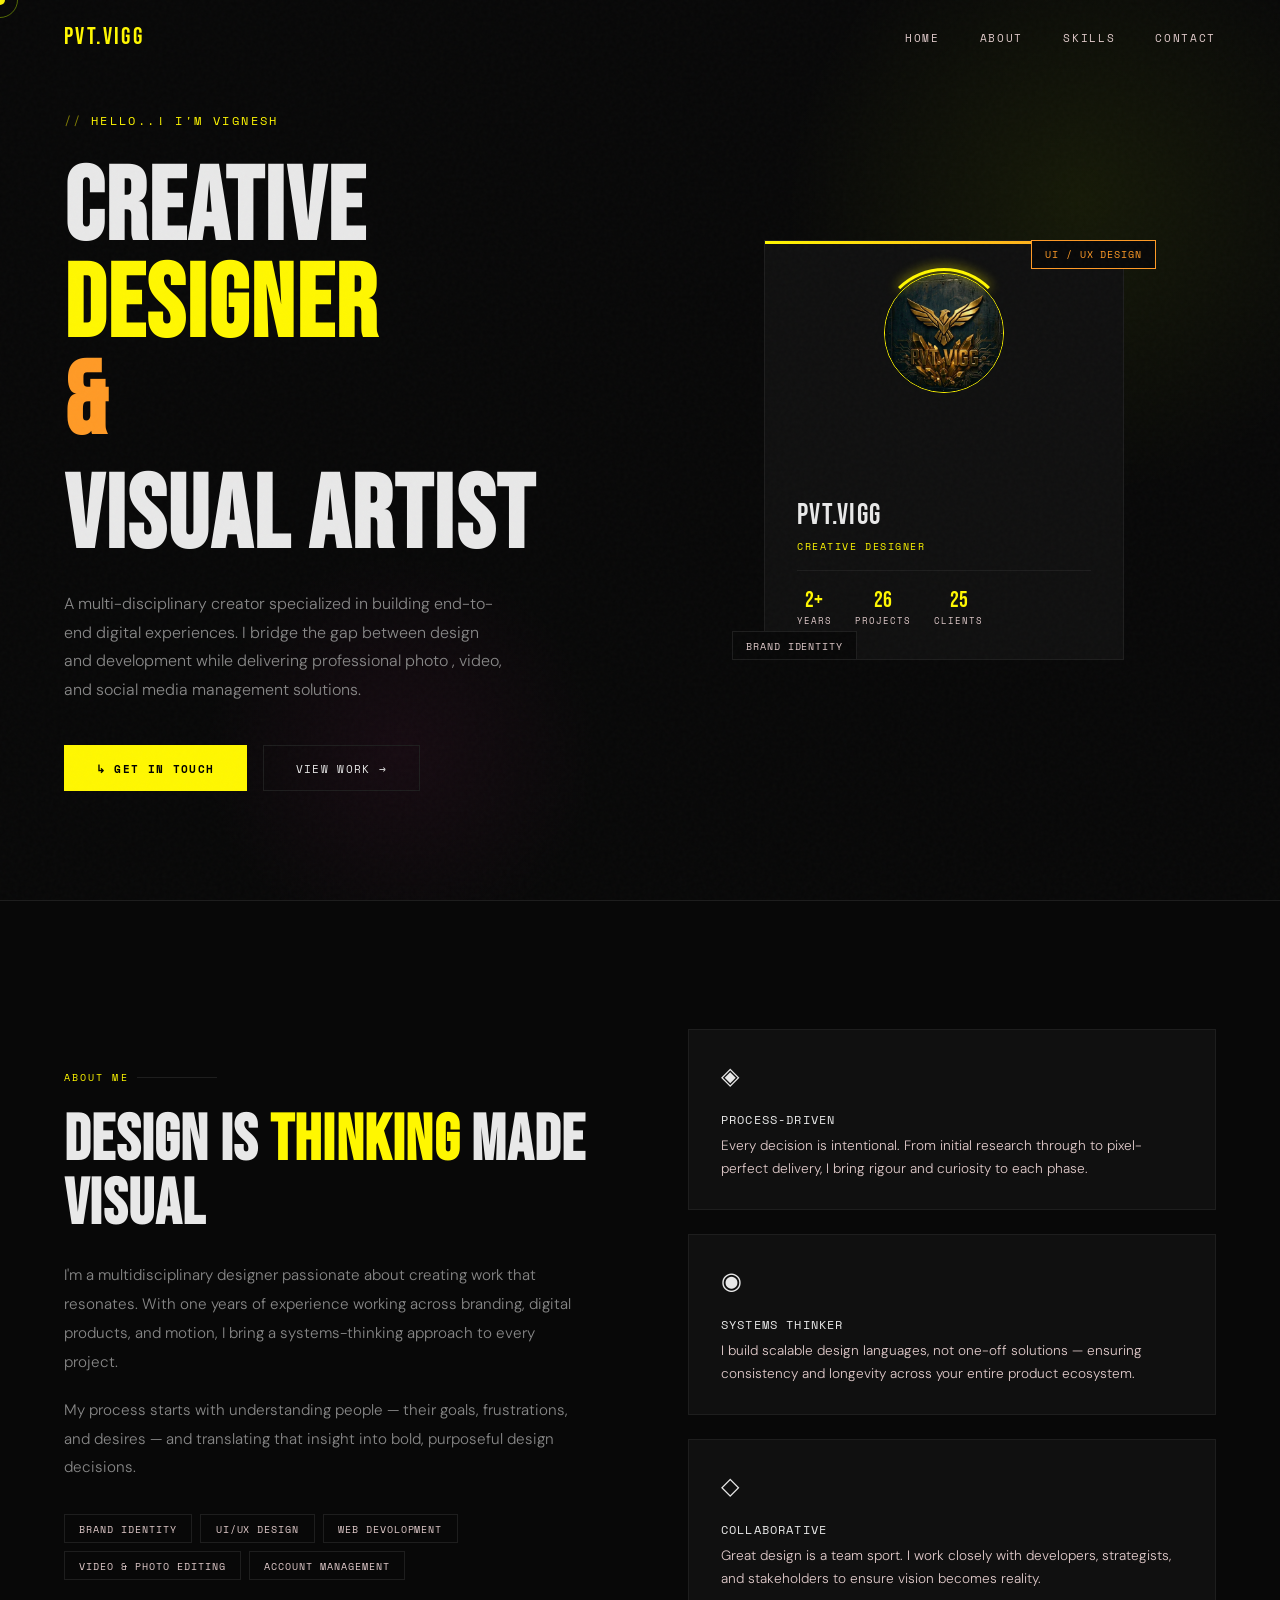
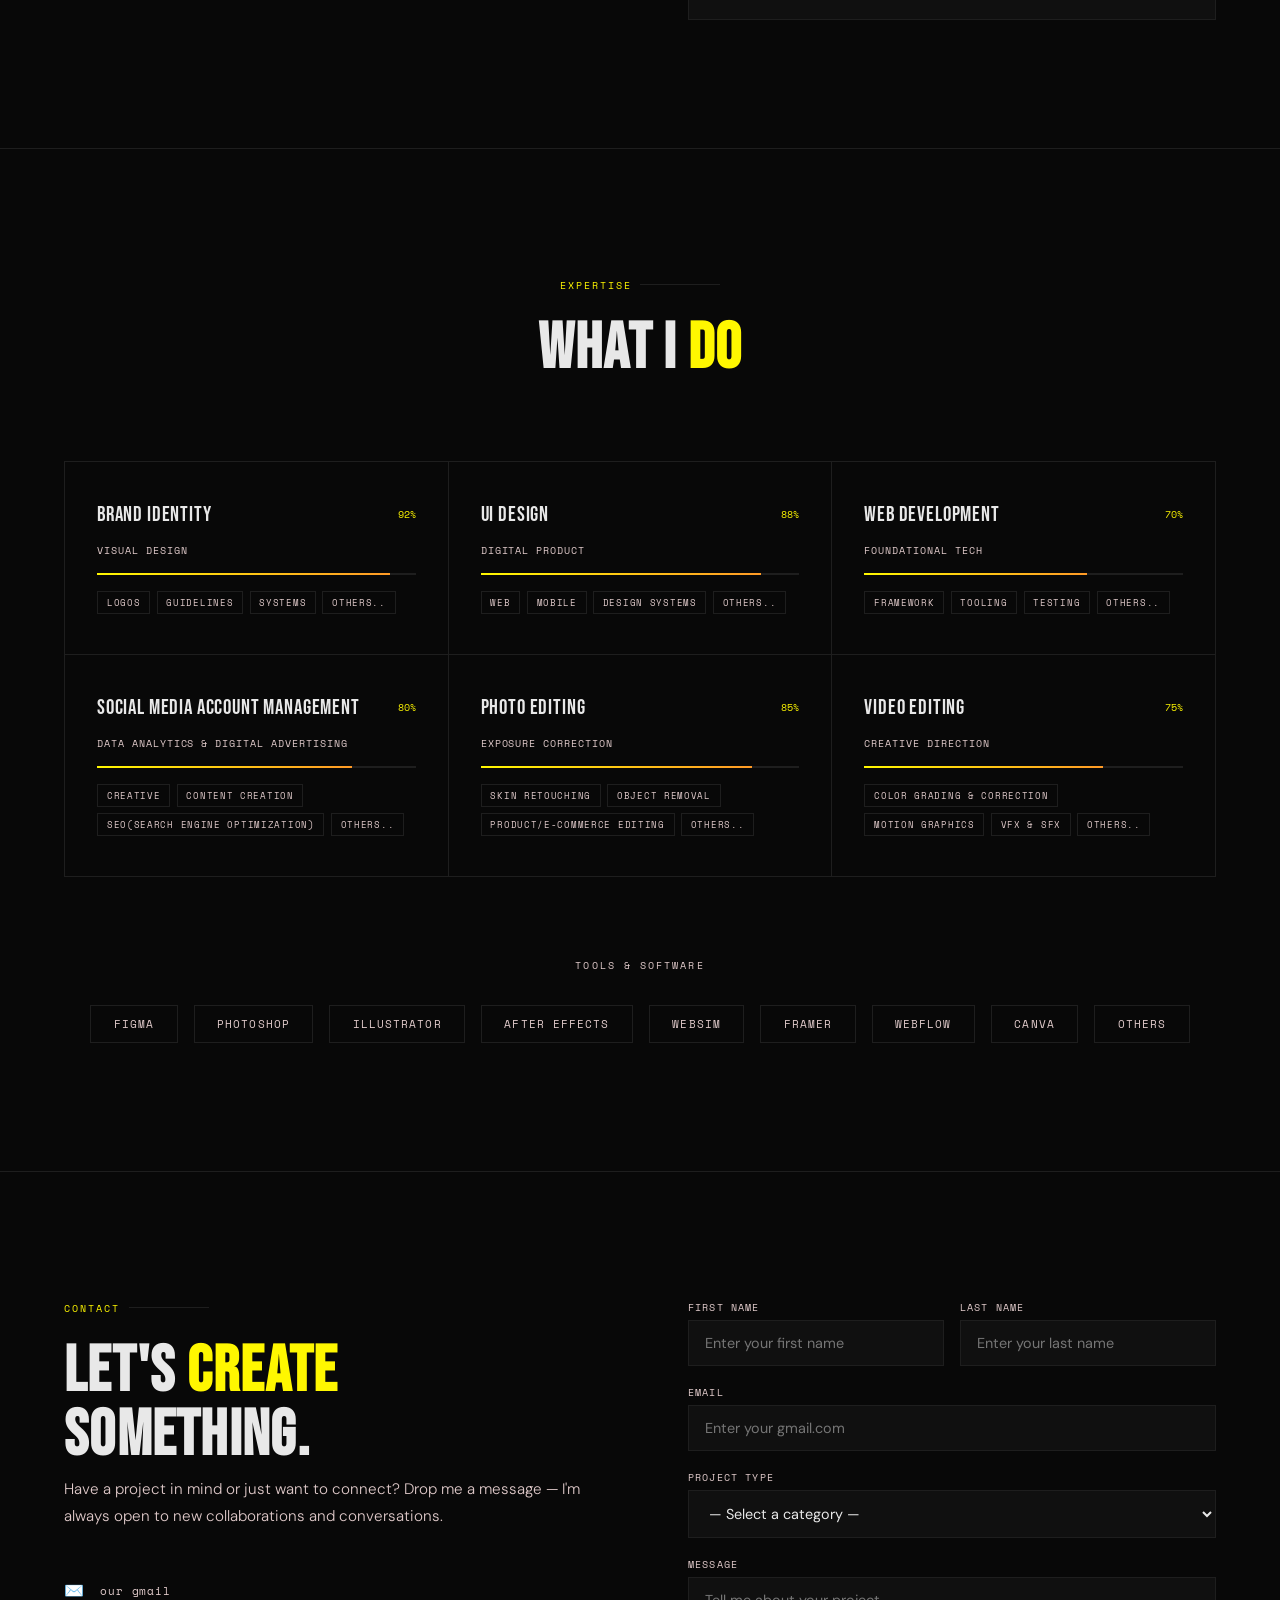
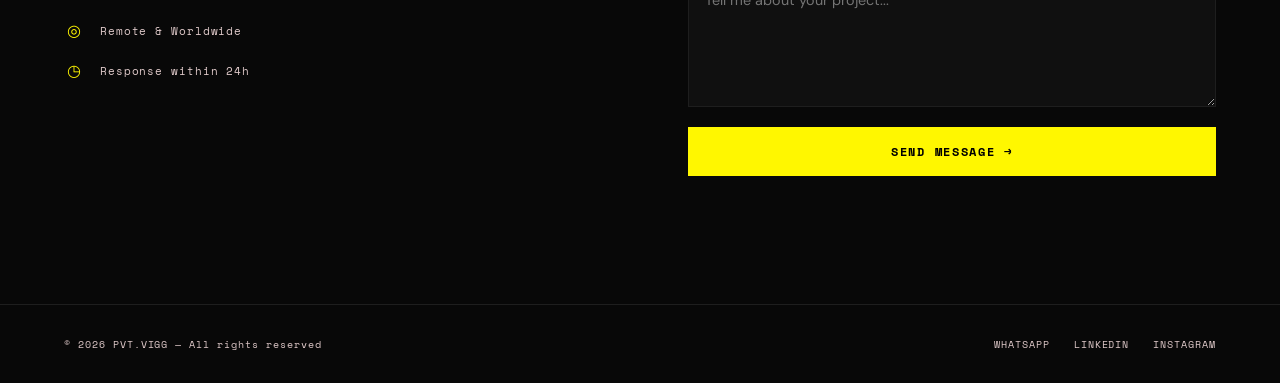
==== index.html @ 23cba90a "Rename to index.html" ====
<!DOCTYPE html>
<html lang="en">
<head>
  
  <meta charset="UTF-8" />
  <meta name="viewport" content="width=device-width, initial-scale=1.0"/>
  <title>Portfolio—>pvt_.vigg</title>
  <link href="https://fonts.googleapis.com/css2?family=Bebas+Neue&family=DM+Sans:ital,wght@0,300;0,400;0,500;1,300&family=Space+Mono:wght@400;700&display=swap" rel="stylesheet"/>
  <link rel="stylesheet" href="style.css">
  
</head>
<body>

<div id="cursor"></div>
<div id="cursor-ring"></div>

<!-- NAV -->
<nav id="navbar">
  <div class="nav-logo">PVT.VIGG</div>
  <ul class="nav-links">
    <li><a href="#hero">Home</a></li>
    <li><a href="#about">About</a></li>
    <li><a href="#skills">Skills</a></li>
    <li><a href="#contact">Contact</a></li>
  </ul>
</nav>

<!-- HERO -->
<section id="hero">
  <div class="hero-bg-glow"></div>
  <div class="hero-bg-glow2"></div>

  <div class="hero-left">
    <!-- <div class="hero-tag">Available for work — 2026</div> -->
    <div class="hero-tag">HELLO..! I'm Vignesh </div>

    <h1>
      Creative<br>
      <span>Designer</span>
      <em>&amp;</em>
    </h1>
    <h1 style="margin-top:-.5rem; opacity:0; animation: fadeUp .6s .45s forwards;">Visual Artist</h1>
    <p class="hero-desc">
    A multi-disciplinary creator specialized in building end-to-end digital experiences. I bridge the gap between design and development while delivering professional photo , video, and social media management solutions.
     </p>
    <div class="hero-cta">
      <a href="#contact" class="btn btn-primary"><span>↳</span><span>Get in touch</span></a>
      <a href="#skills" class="btn btn-outline"><span>View work</span><span>→</span></a>
    </div>
  </div>

  <div class="hero-right">
    <div class="hero-visual">
      <div class="hero-card">
        <div class="avatar-ring">
          <div class="stroke-animation"></div>
        <img src="IMG_20260330_103202_432 (1).webp" alt="" class="avatar-img">
      </div>
        <div class="card-name">PVT.VIGG</div>
        <div class="card-role">Creative Designer</div>

        <div class="card-stats">
          <div class="stat"><div class="stat-num">2+</div><div class="stat-lbl">Years</div></div>
          <div class="stat"><div class="stat-num">26</div><div class="stat-lbl">Projects</div></div>
          <div class="stat"><div class="stat-num">25</div><div class="stat-lbl">Clients</div></div>
        </div>
      </div>
      <div class="floating-badge badge-top">UI / UX Design</div>
      <br>
      <div class="floating-badge badge-bot">Brand Identity</div>
    </div>
  </div>
</section>

<!-- ABOUT -->
<section id="about">
  <div class="reveal">
    <div class="section-label">About me</div>
    <h2>Design is <span class="hl">thinking</span> made visual</h2>
    <p class="about-text">
      I'm a multidisciplinary designer passionate about creating work that resonates. With one years of experience working across branding, digital products, and motion, I bring a systems-thinking approach to every project.
    </p>
    <p class="about-text">
      My process starts with understanding people — their goals, frustrations, and desires — and translating that insight into bold, purposeful design decisions.
    </p>
    <div class="about-pills">
      <span class="pill">Brand Identity</span>
      <span class="pill">UI/UX Design</span>
      <span class="pill">Web Devolopment</span>
      <span class="pill">Video & Photo Editing</span>
      <span class="pill">Account Management</span>
    </div>
  </div>
  <div class="about-right reveal">
    <div class="about-card">
      <div class="card-icon">◈</div>
      <div>
        <div class="card-title">Process-Driven</div>
        <div class="card-body">Every decision is intentional. From initial research through to pixel-perfect delivery, I bring rigour and curiosity to each phase.</div>
      </div>
    </div>
    <div class="about-card">
      <div class="card-icon">◉</div>
      <div>
        <div class="card-title">Systems Thinker</div>
        <div class="card-body">I build scalable design languages, not one-off solutions — ensuring consistency and longevity across your entire product ecosystem.</div>
      </div>
    </div>
    <div class="about-card">
      <div class="card-icon">◇</div>
      <div>
        <div class="card-title">Collaborative</div>
        <div class="card-body">Great design is a team sport. I work closely with developers, strategists, and stakeholders to ensure vision becomes reality.</div>
      </div>
    </div>
  </div>
</section>

<!-- SKILLS -->
<section id="skills">
  <div class="skills-header reveal">
    <div class="section-label" style="justify-content:center">Expertise</div>
    <h2>What I <span class="hl">do</span></h2>
  </div>

  <div class="skills-grid reveal">
    <div class="skill-item" data-skill="92">
      <div class="skill-top"><span class="skill-name">Brand Identity</span><span class="skill-pct">92%</span></div>
      <span class="skill-cat">Visual Design</span>
      <div class="skill-bar"><div class="skill-bar-fill" style="--w:92%"></div></div>
      <div class="skill-tags">
        <span class="skill-tag">Logos</span>
        <span class="skill-tag">Guidelines</span>
        <span class="skill-tag">Systems</span>
         <span class="skill-tag">Others..</span>
      </div>
    </div>
    <div class="skill-item" data-skill="88">
      <div class="skill-top"><span class="skill-name">UI Design</span><span class="skill-pct">88%</span></div>
      <span class="skill-cat">Digital Product</span>
      <div class="skill-bar"><div class="skill-bar-fill" style="--w:88%"></div></div>
      <div class="skill-tags">
        <span class="skill-tag">Web</span>
        <span class="skill-tag">Mobile</span>
        <span class="skill-tag">Design Systems</span>
         <span class="skill-tag">Others..</span>
      </div>
    </div>
        <div class="skill-item" data-skill="70">
      <div class="skill-top"><span class="skill-name">Web Development</span><span class="skill-pct">70%</span></div>
      <span class="skill-cat">Foundational Tech</span>
      <div class="skill-bar"><div class="skill-bar-fill" style="--w:70%"></div></div>
      <div class="skill-tags">
        <span class="skill-tag">Framework</span>
        <span class="skill-tag">Tooling</span>
        <span class="skill-tag">Testing</span>
         <span class="skill-tag">Others..</span>
      </div>
    </div>
    <div class="skill-item" data-skill="80">
      <div class="skill-top"><span class="skill-name">Social Media Account Management</span><span class="skill-pct">80%</span></div>
      <span class="skill-cat">Data Analytics & Digital Advertising</span>
      <div class="skill-bar"><div class="skill-bar-fill" style="--w:80%"></div></div>
      <div class="skill-tags">
        <span class="skill-tag">Creative</span>
        <span class="skill-tag">Content Creation</span>
        <span class="skill-tag">SEO(Search Engine Optimization)</span>
         <span class="skill-tag">Others..</span>
      </div>
    </div>
    <div class="skill-item" data-skill="85">
      <div class="skill-top"><span class="skill-name">Photo Editing</span><span class="skill-pct">85%</span></div>
      <span class="skill-cat">Exposure Correction</span>
      <div class="skill-bar"><div class="skill-bar-fill" style="--w:85%"></div></div>
      <div class="skill-tags">
        <span class="skill-tag">Skin Retouching</span>
        <span class="skill-tag">Object Removal</span>
        <span class="skill-tag">Product/E-Commerce Editing</span>
         <span class="skill-tag">Others..</span>
      </div>
    </div>
    <div class="skill-item" data-skill="75">
      <div class="skill-top"><span class="skill-name">Video Editing</span><span class="skill-pct">75%</span></div>
      <span class="skill-cat">Creative Direction</span>
      <div class="skill-bar"><div class="skill-bar-fill" style="--w:75%"></div></div>
      <div class="skill-tags">
        <span class="skill-tag">Color Grading & Correction</span>
        <span class="skill-tag">Motion Graphics</span>
        <span class="skill-tag">VFX & SFX</span>
        <span class="skill-tag">Others..</span>
      </div>
    </div>

  </div>

  <div class="tools-section reveal">
    <div class="tools-title">Tools & Software</div>
    <div class="tools-row">
      <div class="tool-chip"><span>Figma</span></div>
      <div class="tool-chip"><span>Photoshop</span></div>
      <div class="tool-chip"><span>Illustrator</span></div>
      <div class="tool-chip"><span>After Effects</span></div>
      <div class="tool-chip"><span>Websim</span></div>
      <div class="tool-chip"><span>Framer</span></div>
      <div class="tool-chip"><span>Webflow</span></div>
      <div class="tool-chip"><span>Canva</span></div>
      <div class="tool-chip"><span>Others</span></div>
    </div>
  </div>
</section>

<!-- CONTACT -->
<section id="contact">
  <div class="contact-left reveal">
    <div class="section-label">Contact</div>
    <h2>Let's <span class="hl">create</span><br>something.</h2>
    <p class="contact-sub">
      Have a project in mind or just want to connect? Drop me a message — I'm always open to new collaborations and conversations.
    </p>
    <div class="contact-info">
      <div class="contact-line"><span class="icon">✉️</span><a href="mailto:mr.vigneshhh@gmail.com">our gmail</a></div>
      <div class="contact-line"><span class="icon">◎</span><span>Remote & Worldwide</span></div>
      <div class="contact-line"><span class="icon">◷</span><span>Response within 24h</span></div>
    </div>
  </div>

  <div class="reveal">
    <!-- <div class="contact-form" id="contactForm"> -->
      <!-- <div class="contact-form" id="contact-form"> -->
    <form class="contact-form" id="contact-form" 
      action="https://formspree.io/f/xjgzplol"
       method="POST">

      <div class="form-row">
        <div class="field">
          <label>First Name</label>
          <input type="text" id="firstName" placeholder="Enter your first name" />
        </div>
        <div class="field">
          <label>Last Name</label>
          <input type="text" id="lastName" placeholder="Enter your last name" />
        </div>
      </div>
      <div class="field">
        <label>Email</label>
        <input type="email" id="email" placeholder="Enter your gmail.com" />
      </div>
      <div class="field">
        <label>Project Type</label>
        <select id="projectType">
          <option value="">— Select a category —</option>
          <option>Brand Identity</option>
          <option>UI / UX Design</option>
          <option>Video&Photo Editing</option>
          <option>Account Management</option>
          <option>Web Development</option>
          <option>Other</option>
        </select>
      </div>
      <div class="field">
        <label>Message</label>
        <textarea id="message" placeholder="Tell me about your project..."></textarea>
      </div>
      <button class="submit-btn" onclick="handleSubmit()">
        <span>Send Message →</span>
      </button>
    </div>
    <div class="form-success" id="formSuccess">
      ✓ &nbsp; MESSAGE SENT — I'LL BE IN TOUCH SOON.
    </div>
  </div>
</section>

<!-- FOOTER -->
<footer>
  <div class="footer-copy">© 2026 PVT.VIGG — All rights reserved</div>
  
  <div class="footer-social">
    <!-- <a href="#">Dribbble</a>
    <a href="#">Behance</a> -->
    <a href="https://wa.me/qr/72WZULPLAX2UH1">Whatsapp</a>
    <a href="https://linkedin.com/in/vignesh-salian-517878402">LinkedIn</a>
    <a href="https://www.instagram.com/pvt_.vigg?igsh=MXJiaGVjaXZ0MzQwbQ==">Instagram</a>
  </div>
</div>
</footer>
<script src="script.js"></script>
</body>
</html>
---- style.css ----
*, *::before, *::after
 { margin: 0; padding: 0; box-sizing: border-box; }

    :root {
      --bg: #080808;
      --surface: #101010;
      --border: #1e1e1e;
      --accent: #fff700;
      /* --accent: #c8ff00; */
      /* --accent2: #ff3cac; */
      --accent2: #ff9a26;

      --text: #e8e8e8;
      /* --muted: #555; */
      --muted: #e0caca;
      --font-display: 'Bebas Neue', sans-serif;
      --font-body: 'DM Sans', sans-serif;
      --font-mono: 'Space Mono', monospace;
    }

    html { scroll-behavior: smooth; }

    body {
      background: var(--bg);
      color: var(--text);
      font-family: var(--font-body);
      font-weight: 300;
      overflow-x: hidden;
      cursor: none;
    }

    /* ── Custom Cursor ── */
    #cursor {
      position: fixed; width: 10px; height: 10px;
      background: var(--accent); border-radius: 50%;
      pointer-events: none; z-index: 9999;
      transform: translate(-50%, -50%);
      transition: width .2s, height .2s, background .2s;
      mix-blend-mode: difference;
    }
    #cursor-ring {
      position: fixed; width: 36px; height: 36px;
      border: 1px solid rgba(200,255,0,.4); border-radius: 50%;
      pointer-events: none; z-index: 9998;
      transform: translate(-50%, -50%);
      transition: transform .12s ease-out, width .25s, height .25s, border-color .25s;
    }
    body:has(a:hover) #cursor, body:has(button:hover) #cursor { width: 20px; height: 20px; }
    body:has(a:hover) #cursor-ring, body:has(button:hover) #cursor-ring { width: 60px; height: 60px; border-color: var(--accent); }

    /* ── Noise overlay ── */
    body::before {
      content: ''; position: fixed; inset: 0;
      background-image: url("data:image/svg+xml,%3Csvg viewBox='0 0 256 256' xmlns='http://www.w3.org/2000/svg'%3E%3Cfilter id='noise'%3E%3CfeTurbulence type='fractalNoise' baseFrequency='0.9' numOctaves='4' stitchTiles='stitch'/%3E%3C/filter%3E%3Crect width='100%25' height='100%25' filter='url(%23noise)' opacity='1'/%3E%3C/svg%3E");
      opacity: .025; pointer-events: none; z-index: 9000;
    }

    /* ── NAV ── */
    nav {
      position: fixed; top: 0; left: 0; right: 0; z-index: 100;
      display: flex; justify-content: space-between; align-items: center;
      padding: 1.4rem 4rem;
      border-bottom: 1px solid transparent;
      transition: border-color .4s, background .4s, backdrop-filter .4s;
    }
    nav.scrolled {
      border-color: var(--border);
      background: rgba(8,8,8,.85);
      backdrop-filter: blur(20px);
    }
    .nav-logo {
      font-family: var(--font-display);
      font-size: 1.5rem;
      letter-spacing: .1em;
      color: var(--accent);
    }
    .nav-links { display: flex;
       /* flex-wrap: wrap; NEWLY ADDED  */
        gap: 2.5rem; list-style: none; }
    .nav-links a {
      font-family: var(--font-mono); font-size: .7rem;
      letter-spacing: .15em; text-transform: uppercase;
      color: var(--muted); text-decoration: none;
      transition: color .25s;
      position: relative;
    }
    .nav-links a::after {
      content: ''; position: absolute; bottom: -4px; left: 0;
      width: 0; height: 1px; background: var(--accent);
      transition: width .3s;
    }
    .nav-links a:hover { color: var(--text); }
    .nav-links a:hover::after { width: 100%; }

    /* ── HERO ── */
    #hero {
      min-height: 100vh;
      display: grid;
      grid-template-columns: 1fr 1fr;
      align-items: center;
      padding: 0 4rem;
      gap: 4rem;
      position: relative;
      overflow: hidden;
    }
    .hero-bg-glow {
      position: absolute;
      width: 600px; height: 600px;
      border-radius: 50%;
      background: radial-gradient(circle, rgba(200,255,0,.07) 0%, transparent 70%);
      top: -100px; right: -100px;
      animation: pulse 6s ease-in-out infinite;
    }
    .hero-bg-glow2 {
      position: absolute;
      width: 400px; height: 400px;
      border-radius: 50%;
      background: radial-gradient(circle, rgba(255,60,172,.06) 0%, transparent 70%);
      bottom: -50px; left: 200px;
      animation: pulse 8s ease-in-out infinite reverse;
    }
    @keyframes pulse { 0%,100%{transform:scale(1);opacity:1} 50%{transform:scale(1.15);opacity:.7} }

    .hero-left { position: relative; z-index: 1; }
    .hero-tag {
      display: inline-flex; align-items: center; gap: .5rem;
      font-family: var(--font-mono); font-size: .75rem;
      letter-spacing: .2em; text-transform: uppercase;
      color: var(--accent); margin-bottom: 2rem;
      opacity: 0; animation: fadeUp .6s .2s forwards;
    }
    .hero-tag::before { content: '//'; opacity: .5; }
    h1 {
      font-family: var(--font-display);
      font-size: clamp(4rem, 8vw, 8rem);
      line-height: .95;
      letter-spacing: .02em;
      margin-bottom: 1.5rem;
      opacity: 0; animation: fadeUp .6s .4s forwards;
    }
    h1 span { color: var(--accent); display: block; }
    h1 em { font-style: normal; color: var(--accent2); }
    .hero-desc {
      font-size: 1rem; line-height: 1.8;
      color: #888; max-width: 440px;
      margin-bottom: 2.5rem;
      opacity: 0; animation: fadeUp .6s .6s forwards;
    }
    .hero-cta {
      display: flex; gap: 1rem; flex-wrap: wrap;
      opacity: 0; animation: fadeUp .6s .8s forwards;
    }
    .btn {
      display: inline-flex; align-items: center; gap: .5rem;
      padding: .85rem 2rem; font-family: var(--font-mono);
      font-size: .7rem; letter-spacing: .12em;
      text-transform: uppercase; text-decoration: none;
      border: none; cursor: none; transition: all .25s;
    }
    .btn-primary {
      background: var(--accent); color: #000; font-weight: 700;
    }
    .btn-primary:hover { background: #fff; }
    .btn-outline {
      background: transparent; color: var(--text);
      border: 1px solid var(--border);
    }
    .btn-outline:hover { border-color: var(--accent); color: var(--accent); }

    .hero-right {
      position: relative; z-index: 1;
      display: flex; justify-content: center; align-items: center;
      opacity: 0; animation: fadeIn .9s .5s forwards;
    }
    .hero-visual {
      position: relative; width: 360px; height: 420px;
    }
    .hero-card {
      position: absolute; inset: 0;
      border: 1px solid var(--border);
      background: var(--surface);
      display: flex; flex-direction: column;
      justify-content: flex-end; padding: 2rem;
      overflow: hidden;
    }
    .hero-card::before {
      content: '';
      position: absolute; top: 0; left: 0; right: 0; height: 3px;
      background: linear-gradient(90deg, var(--accent), var(--accent2));
    }
    /* .avatar-ring {
      position: absolute; top: 2rem; left: 50%;
      transform: translateX(-50%);
      width: 120px; height: 120px;
      border: 1px solid var(--accent);
      border-radius: 50%;
      display: flex; align-items: center; justify-content: center;
      font-family: var(--font-display); font-size: 3rem;
      color: var(--accent);
      background: var(--bg);
    } */
     .avatar-ring {
      position: absolute;
      /* position: relative; */
       top: 2rem; 
       left: 50%;
      transform: translateX(-50%);
      width: 120px; height: 120px;
      border: 1px solid var(--accent);
      border-radius: 50%;
      display: flex; align-items: center; justify-content: center;
      /* font-family: var(--font-display); font-size: 3rem; */
      /* color: var(--accent); */
      overflow: visible;
      /* background: #000;
      z-index: 5; */
    }
    .avatar-img{
        width: 100%;
        height: 100%;
        object-fit: cover;
        /* object-position: center; */
        border-radius: 50%;
        position: relative;
        z-index: 1;
    }
    .stroke-animation{
      position: absolute;
      top: -6px;
      left: -6px;
      right: -6px;
      bottom: -6px;
      border: 3px solid transparent;
      border-top: 3px solid var(--accent);
      border-radius: 50%;
      z-index: 10;
      pointer-events: none;
      animation: spin-clockwise 1.5s linear infinite;
      filter: drop-shadow(0 0 6px var(--accent));
    }
    /* .avatar-ring::after {
      content: ''; 
      position: absolute;
       inset: -5px;
       padding: 2px;
      /* border: 1px dashed rgba(200,255,0,.25);  */
      /* border: 3px solid transparent; */
      /* border-top: 3px solid var(--accent); */
      /* border-radius: 50%; */

      /* animation: spin-stroke 1.5s cubic-bezier(0.4,0,0.2,1)infinite; */
      /* filter: drop-shadow(0 0 8px var(--accent)); */
      /* z-index: -1; */
    /* } */ 
      /* background: conic-gradient(
        transparent,
        transparent 25%,
        var(--accent)
);
-webkit-mask:
 linear-gradient(#fff 0 0)content-box,
 linear-gradient(#fff 0 0);
 -webkit-mask-composite: xor;
 mask-composite: exclude;
 animation: spin 2s linear infinite;      
    } */
    @keyframes spin-clockwise { 
      0%
      {
        transform: rotate(0deg);
      }
      100%
      {
         transform: rotate(360deg);
      } 
    }
    .card-name {
      font-family: var(--font-display); font-size: 1.8rem;
      letter-spacing: .05em;
    }
    .card-role {
      font-family: var(--font-mono); font-size: .65rem;
      color: var(--accent); letter-spacing: .15em;
      text-transform: uppercase; margin-top: .3rem;
    }
    .card-stats {
      display: flex; gap: 1.5rem; margin-top: 1rem;
      padding-top: 1rem; border-top: 1px solid var(--border);
    }
    .stat { text-align: center; }
    .stat-num { font-family: var(--font-display); font-size: 1.4rem; color: var(--accent); }
    .stat-lbl { font-family: var(--font-mono); font-size: .55rem; color: var(--muted); letter-spacing: .1em; text-transform: uppercase; }

    .floating-badge {
      position: absolute;
      font-family: var(--font-mono); font-size: .6rem;
      letter-spacing: .1em; text-transform: uppercase;
      padding: .4rem .8rem;
      background: var(--bg); border: 1px solid var(--border);
      color: var(--muted);
    }
    .badge-top { top: 0rem; right: -2rem; border-color: var(--accent2); color: var(--accent2); animation: floatY 4s ease-in-out infinite; }
    .badge-bot { bottom: 0rem; left: -2rem; animation: floatY 5s ease-in-out infinite reverse; }
    @keyframes floatY { 0%,100%{transform:translateY(0)} 50%{transform:translateY(-10px)} }

    /* ── ABOUT ── */
    #about {
      padding: 8rem 4rem;
      display: grid; grid-template-columns: 1fr 1fr; gap: 6rem;
      align-items: center;
      border-top: 1px solid var(--border);
    }
    .section-label {
      font-family: var(--font-mono); font-size: .65rem;
      letter-spacing: .2em; text-transform: uppercase;
      color: var(--accent); display: flex; align-items: center; gap: .5rem;
      margin-bottom: 1.5rem;
    }
    .section-label::after { content: ''; flex: 1; height: 1px; background: var(--border); max-width: 80px; }
    h2 {
      font-family: var(--font-display);
      font-size: clamp(2.5rem, 5vw, 5rem);
      line-height: 1;
      letter-spacing: .02em;
      margin-bottom: 1.5rem;
    }
    h2 .hl { color: var(--accent); }
    .about-text { font-size: .95rem; line-height: 1.9; color: #888; margin-bottom: 1.2rem; }
    .about-pills { display: flex; flex-wrap: wrap; gap: .5rem; margin-top: 2rem; }
    .pill {
      font-family: var(--font-mono); font-size: .6rem;
      letter-spacing: .1em; text-transform: uppercase;
      padding: .4rem .9rem; border: 1px solid var(--border);
      color: var(--muted); transition: all .25s;
    }
    .pill:hover { border-color: var(--accent); color: var(--accent); }
    .about-right { display: flex; flex-direction: column; gap: 1.5rem; }
    .about-card {
      padding: 1.8rem 2rem;
      border: 1px solid var(--border);
      background: var(--surface);
      display: flex;
      flex-wrap: wrap; /* NEWLY ADDED  */
      align-items: flex-start; gap: 1.2rem;
      transition: border-color .3s;
      position: relative; overflow: hidden;
    }
    .about-card::after {
      content: ''; position: absolute;
      top: 0; left: 0; bottom: 0; width: 0;
      background: var(--accent); opacity: .06;
      transition: width .3s;
    }
    .about-card:hover { border-color: var(--accent); }
    .about-card:hover::after { width: 4px; }
    .card-icon { font-size: 1.5rem; flex-shrink: 0; margin-top: .1rem; }
    .card-title { font-family: var(--font-mono); font-size: .72rem; letter-spacing: .1em; text-transform: uppercase; margin-bottom: .4rem; color: var(--text); }
    .card-body { font-size: .85rem; color: var(--muted); line-height: 1.7; }

    /* ── SKILLS ── */
    #skills {
      padding: 8rem 4rem;
      border-top: 1px solid var(--border);
    }
    .skills-header { text-align: center; margin-bottom: 5rem; }
    .skills-grid {
      display: grid;
      grid-template-columns: repeat(3, 1fr);
      gap: 1px;
      border: 1px solid var(--border);
      background: var(--border);
    }
    .skill-item {
      background: var(--bg);
      padding: 2.5rem 2rem;
      display: flex; 
       flex-wrap: wrap; /* NEWLY ADDED  */
      flex-direction: column; gap: 1rem;
      transition: background .3s;
      position: relative; overflow: hidden;
    }
    .skill-item:hover { background: var(--surface); }
    .skill-item:hover .skill-bar-fill { width: var(--w) !important; }
    .skill-top { display: flex; justify-content: space-between; align-items: center; }
    .skill-name { font-family: var(--font-display); font-size: 1.3rem; letter-spacing: .04em; }
    .skill-pct { font-family: var(--font-mono); font-size: .65rem; color: var(--accent); }
    .skill-cat { font-family: var(--font-mono); font-size: .6rem; color: var(--muted); letter-spacing: .1em; text-transform: uppercase; }
    .skill-bar { height: 2px; background: var(--border); position: relative; }
    .skill-bar-fill {
      position: absolute; top: 0; left: 0; height: 100%;
      background: linear-gradient(90deg, var(--accent), var(--accent2));
      width: 0; transition: width 1.2s cubic-bezier(.4,0,.2,1);
    }
    .skill-tags { display: flex; flex-wrap: wrap; gap: .4rem; }
    .skill-tag {
      font-family: var(--font-mono); font-size: .55rem;
      letter-spacing: .08em; text-transform: uppercase;
      padding: .25rem .55rem; border: 1px solid var(--border);
      color: var(--muted);
    }

    .tools-section { margin-top: 5rem; }
    .tools-title {
      font-family: var(--font-mono); font-size: .65rem;
      letter-spacing: .2em; text-transform: uppercase;
      color: var(--muted); text-align: center; margin-bottom: 2rem;
    }
    .tools-row {
      display: flex; justify-content: center; flex-wrap: wrap; gap: 1rem;
    }
    .tool-chip {
      font-family: var(--font-mono); font-size: .68rem;
      letter-spacing: .1em; text-transform: uppercase;
      padding: .6rem 1.4rem;
      border: 1px solid var(--border);
      color: var(--muted); background: var(--bg);
      transition: all .25s; position: relative; overflow: hidden;
    }
    .tool-chip::before {
      content: ''; position: absolute; inset: 0;
      background: var(--accent); opacity: 0; transition: opacity .25s;
    }
    .tool-chip:hover { color: #000; border-color: var(--accent); }
    .tool-chip:hover::before { opacity: 1; }
    .tool-chip span { position: relative; z-index: 1; }

    /* ── CONTACT ── */
    #contact {
      padding: 8rem 4rem;
      border-top: 1px solid var(--border);
      display: grid; grid-template-columns: 1fr 1fr; gap: 6rem;
      align-items: start;
    }
    .contact-left h2 { margin-bottom: .5rem; }
    .contact-sub { font-size: .95rem; color: var(--muted); line-height: 1.8; margin-bottom: 3rem; }
    .contact-info { display: flex; flex-direction: column; gap: 1rem; }
    .contact-line {
      display: flex; 
       flex-wrap: wrap; /* NEWLY ADDED  */
      align-items: center; gap: 1rem;
      font-family: var(--font-mono); font-size: .7rem;
      letter-spacing: .08em; color: var(--muted);
    }
    .contact-line .icon { color: var(--accent); font-size: 1rem; width: 20px; text-align: center; }
    .contact-line a { color: var(--muted); text-decoration: none; transition: color .25s; }
    .contact-line a:hover { color: var(--accent); }

    .contact-form { display: flex; flex-direction: column; gap: 1.2rem; }
    .form-row { display: grid; grid-template-columns: 1fr 1fr; gap: 1rem; }
    .field { display: flex; 
       flex-wrap: wrap; /* NEWLY ADDED  */
      flex-direction: column; gap: .4rem; }
    .field label { font-family: var(--font-mono); font-size: .6rem; letter-spacing: .12em; text-transform: uppercase; color: var(--muted); }
    .field input, .field textarea, .field select {
      background: var(--surface); border: 1px solid var(--border);
      color: var(--text); padding: .8rem 1rem;
      font-family: var(--font-body); font-size: .9rem;
      outline: none; transition: border-color .25s;
      resize: vertical; cursor: none;
    }
    .field input:focus, .field textarea:focus, .field select:focus { border-color: var(--accent); }
    .field textarea { min-height: 130px; }
    .field select option { background: var(--surface); }
    .submit-btn {
      display: flex; 
       flex-wrap: wrap; /* NEWLY ADDED  */
       align-items: center; justify-content: center; gap: .6rem;
      padding: 1rem 2rem; background: var(--accent); color: #000;
      font-family: var(--font-mono); font-size: .72rem; font-weight: 700;
      letter-spacing: .15em; text-transform: uppercase;
      border: none; cursor: none; transition: all .25s;
      position: relative; overflow: hidden;
    }
    .submit-btn::before {
      content: ''; position: absolute; inset: 0;
      background: #fff; transform: scaleX(0);
      transform-origin: left; transition: transform .3s;
    }
    .submit-btn:hover::before { transform: scaleX(1); }
    .submit-btn span { position: relative; z-index: 1; }
    .form-success {
      display: none; text-align: center; padding: 2rem;
      border: 1px solid var(--accent); color: var(--accent);
      font-family: var(--font-mono); font-size: .75rem; letter-spacing: .1em;
    }

    /* ── FOOTER ── */
    footer {
      border-top: 1px solid var(--border);
      padding: 2rem 4rem;
      display: flex;
       flex-wrap: wrap; /* NEWLY ADDED  */
      justify-content: space-between; align-items: center;
    }
    .footer-copy { font-family: var(--font-mono); font-size: .6rem; color: var(--muted); letter-spacing: .1em; }
    .footer-social { display: flex; 
       flex-wrap: wrap; /* NEWLY ADDED  */
      gap: 1.5rem; }
    .footer-social a {
      font-family: var(--font-mono); font-size: .6rem; letter-spacing: .1em;
      text-transform: uppercase; color: var(--muted); text-decoration: none;
      transition: color .25s;
    }
    .footer-social a:hover { color: var(--accent); }

    /* ── Scroll reveal ── */
    .reveal { opacity: 0; transform: translateY(30px); transition: opacity .7s, transform .7s; }
    .reveal.visible { opacity: 1; transform: translateY(0); }

    @keyframes fadeUp { from{opacity:0;transform:translateY(20px)} to{opacity:1;transform:translateY(0)} }
    @keyframes fadeIn { from{opacity:0} to{opacity:1} }

    /* ── Responsive ── */
    @media(max-width:900px){
      nav { padding: 1.2rem 2rem; }
      #hero, #about, #contact { grid-template-columns: 1fr; padding: 6rem 2rem; gap: 3rem; }
      #hero { padding-top: 8rem; }
      .hero-right { display: none; }
      #skills { padding: 6rem 2rem; }
      .skills-grid { grid-template-columns: 1fr 1fr; }
      footer { flex-direction: column; gap: 1rem; text-align: center; padding: 2rem; }
    }
    @media(max-width:600px){
      .skills-grid { grid-template-columns: 1fr; }
      .form-row { grid-template-columns: 1fr; }
      .nav-links { gap: 0.9rem; }
    }
    /* @media(max-width:390px)
    {
      .nav-links{
        flex-wrap: wrap;
        gap: 1.5rem;
      }
    } */
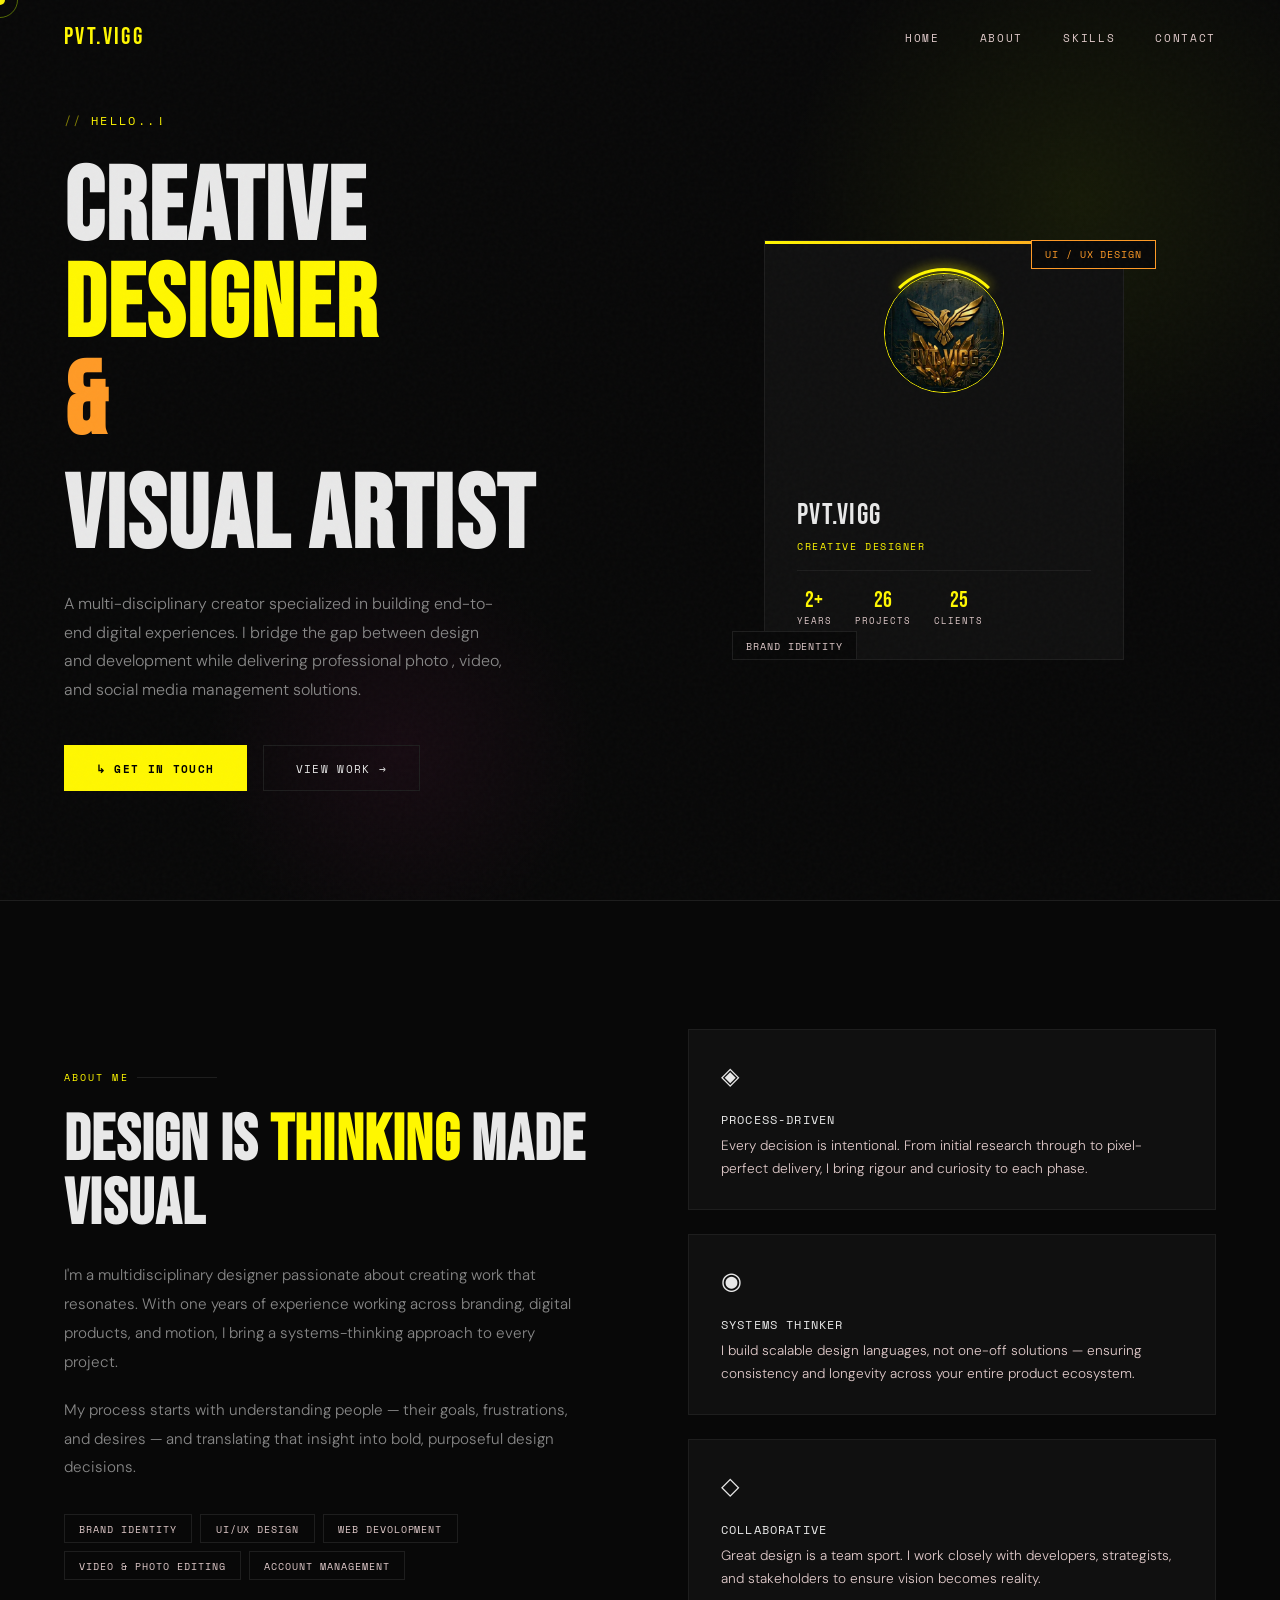
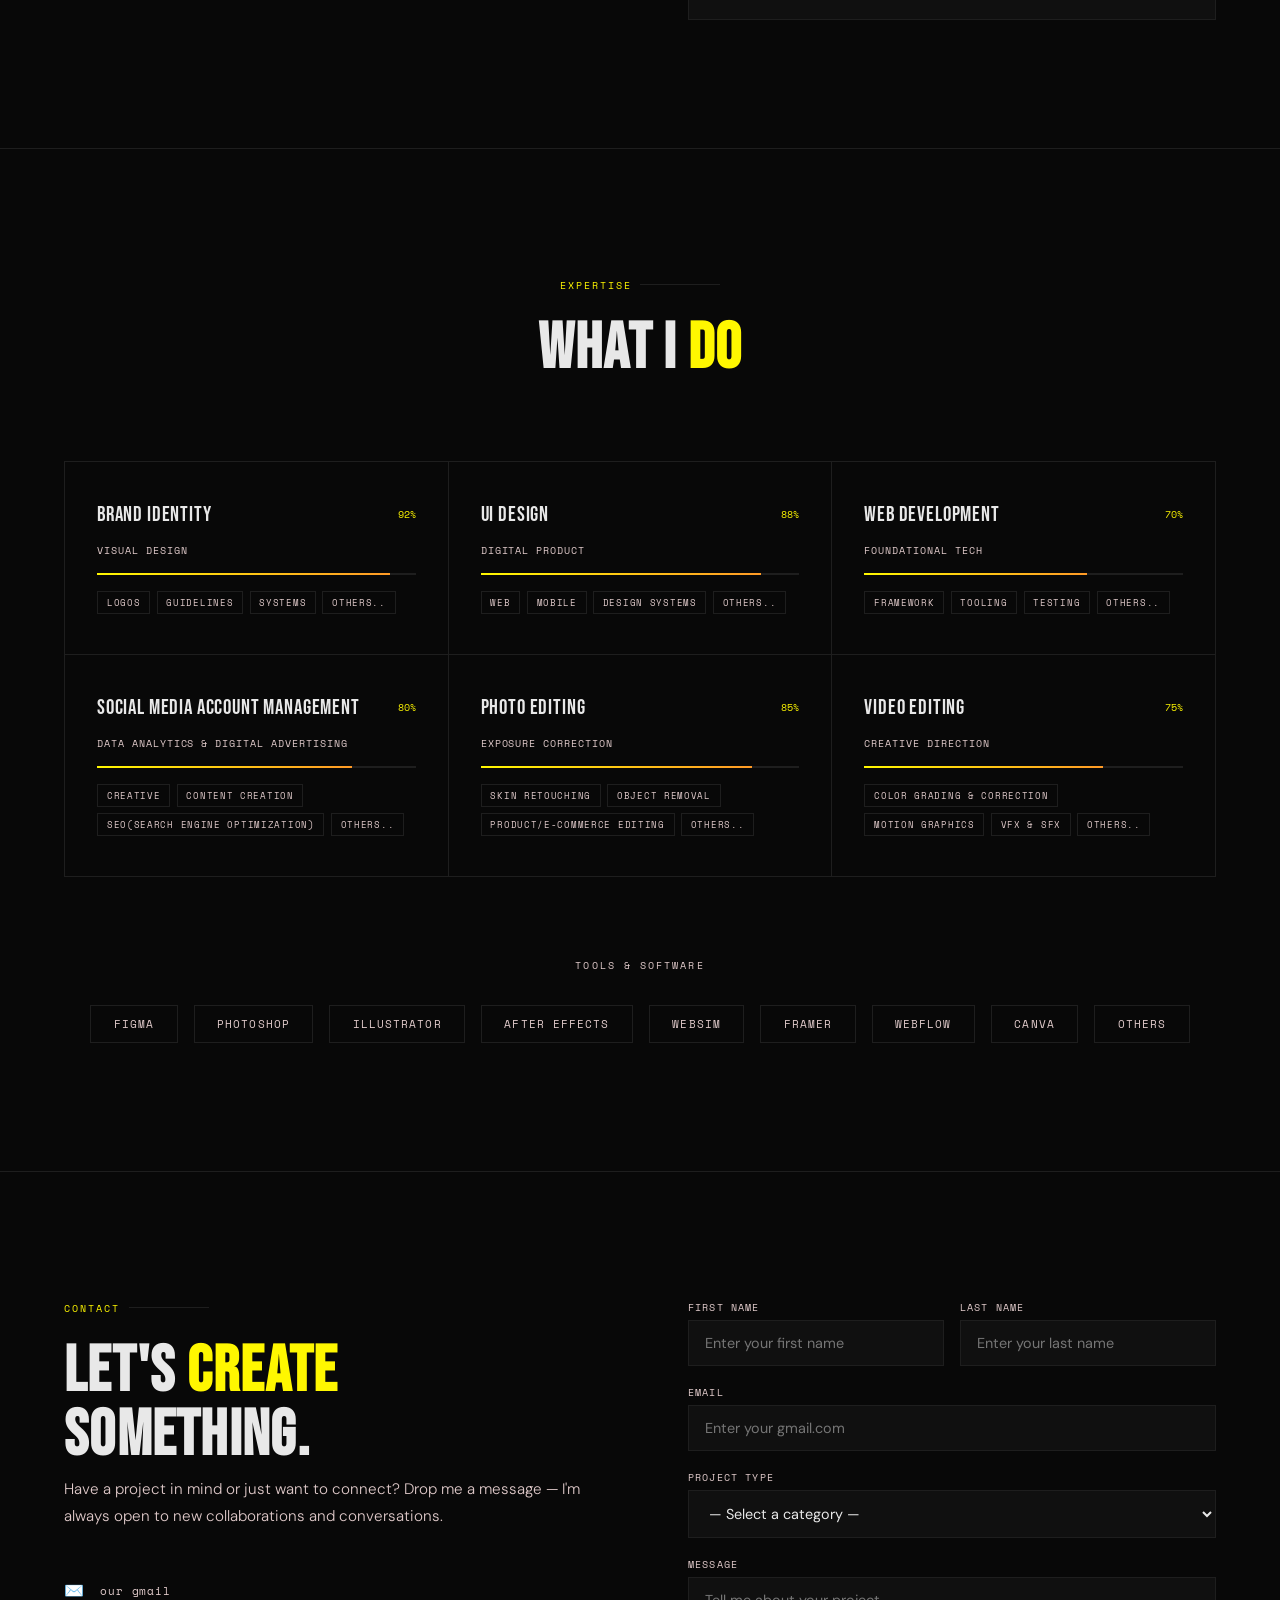
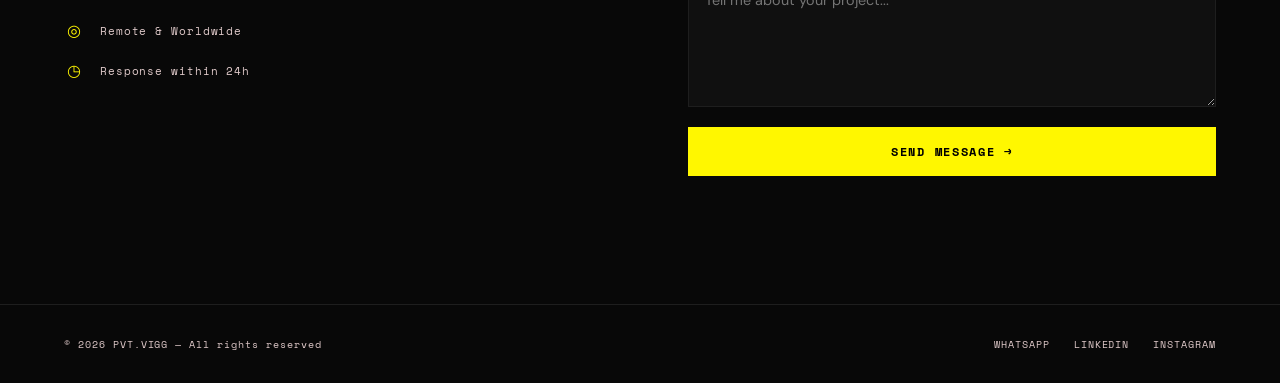
==== commit 1734ca29: "Removed my Name on about" ====
--- a/index.html
+++ b/index.html
@@ -32,7 +32,7 @@
 
   <div class="hero-left">
     <!-- <div class="hero-tag">Available for work — 2026</div> -->
-    <div class="hero-tag">HELLO..! I'm Vignesh </div>
+    <div class="hero-tag">HELLO..!</div>
 
     <h1>
       Creative<br>
@@ -234,20 +234,20 @@
       <div class="form-row">
         <div class="field">
           <label>First Name</label>
-          <input type="text" id="firstName" placeholder="Enter your first name" />
+          <input type="text" name="firstName" placeholder="Enter your first name" />
         </div>
         <div class="field">
           <label>Last Name</label>
-          <input type="text" id="lastName" placeholder="Enter your last name" />
+          <input type="text" name="lastName" placeholder="Enter your last name" />
         </div>
       </div>
       <div class="field">
         <label>Email</label>
-        <input type="email" id="email" placeholder="Enter your gmail.com" />
+        <input type="email" name="email" placeholder="Enter your gmail.com" />
       </div>
       <div class="field">
         <label>Project Type</label>
-        <select id="projectType">
+        <select name="projectType">
           <option value="">— Select a category —</option>
           <option>Brand Identity</option>
           <option>UI / UX Design</option>
@@ -259,7 +259,7 @@
       </div>
       <div class="field">
         <label>Message</label>
-        <textarea id="message" placeholder="Tell me about your project..."></textarea>
+        <textarea name="message" placeholder="Tell me about your project..."></textarea>
       </div>
       <button class="submit-btn" onclick="handleSubmit()">
         <span>Send Message →</span>
@@ -280,7 +280,7 @@
     <a href="#">Behance</a> -->
     <a href="https://wa.me/qr/72WZULPLAX2UH1">Whatsapp</a>
     <a href="https://linkedin.com/in/vignesh-salian-517878402">LinkedIn</a>
-    <a href="https://www.instagram.com/pvt_.vigg?igsh=MXJiaGVjaXZ0MzQwbQ==">Instagram</a>
+    <a href="https://www.instagram.com/pvt.vigg?igsh=bmdseWRuejE1MG10">Instagram</a>
   </div>
 </div>
 </footer>
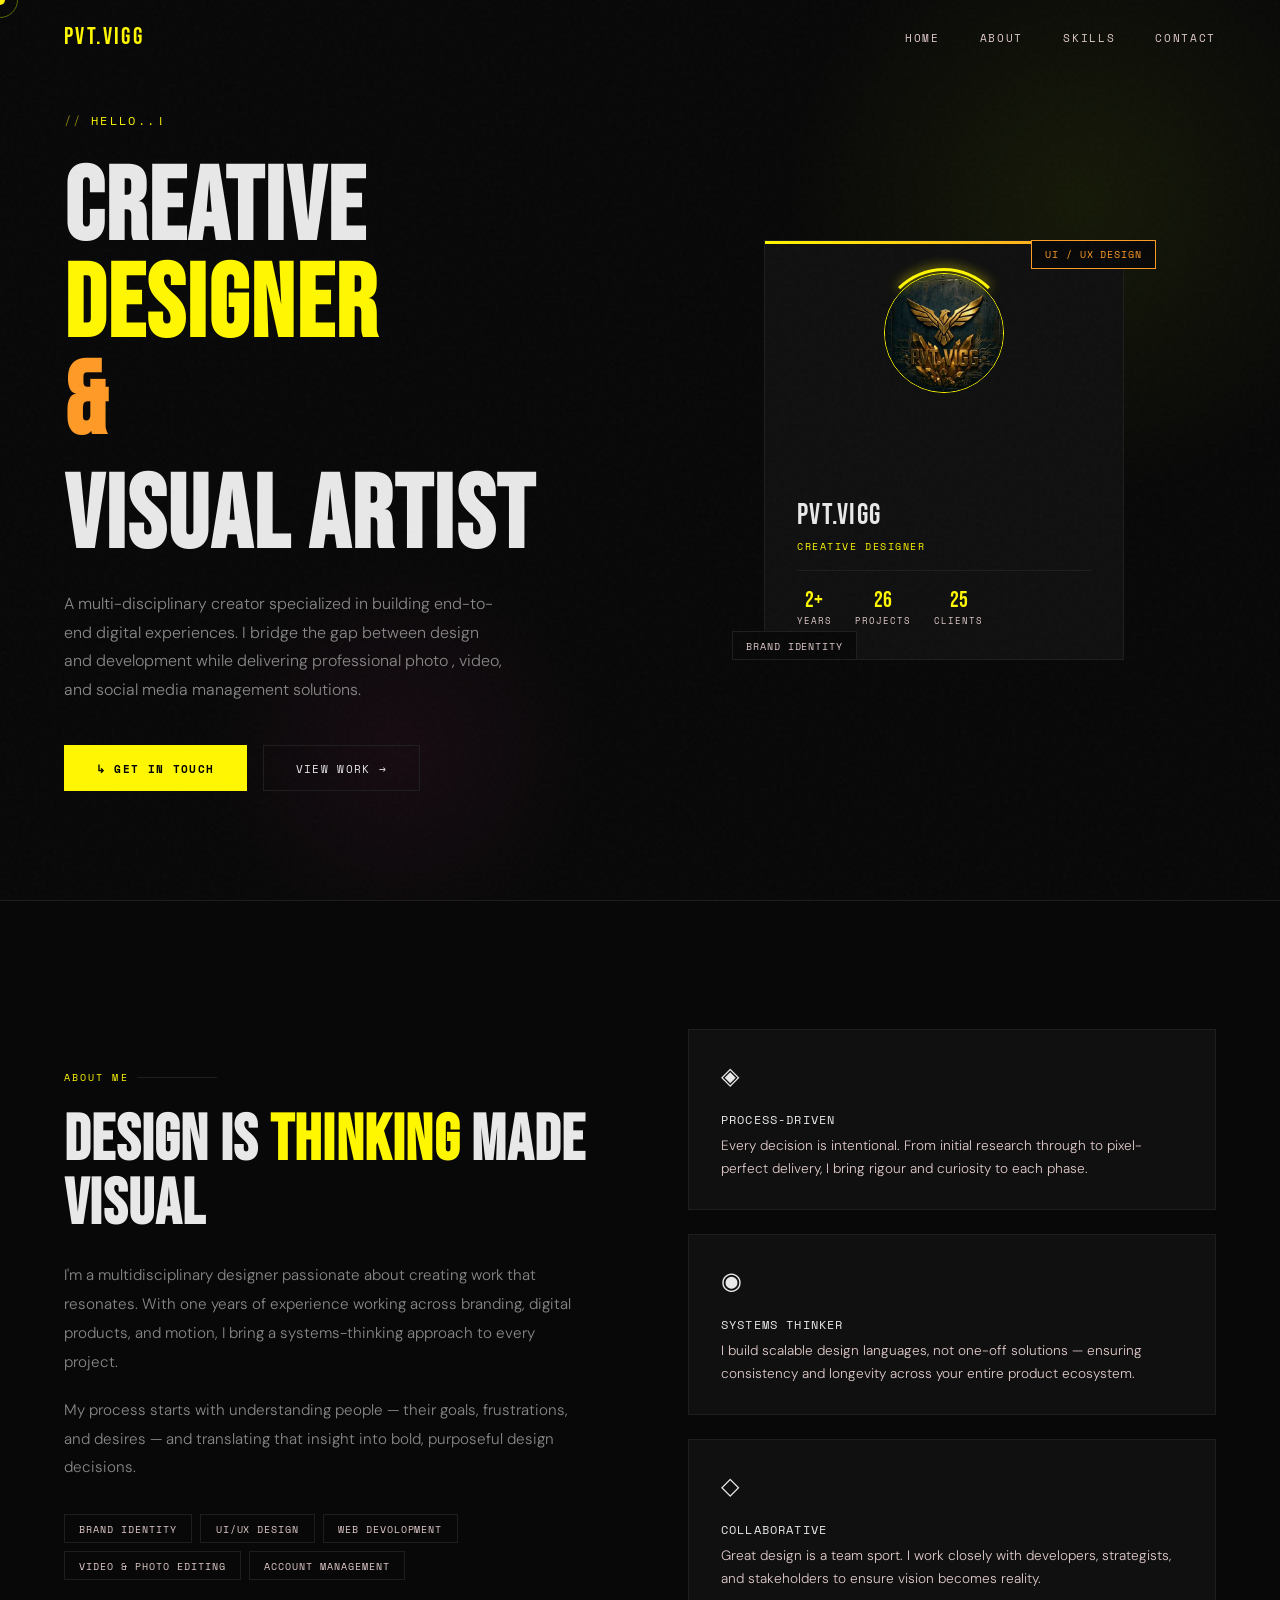
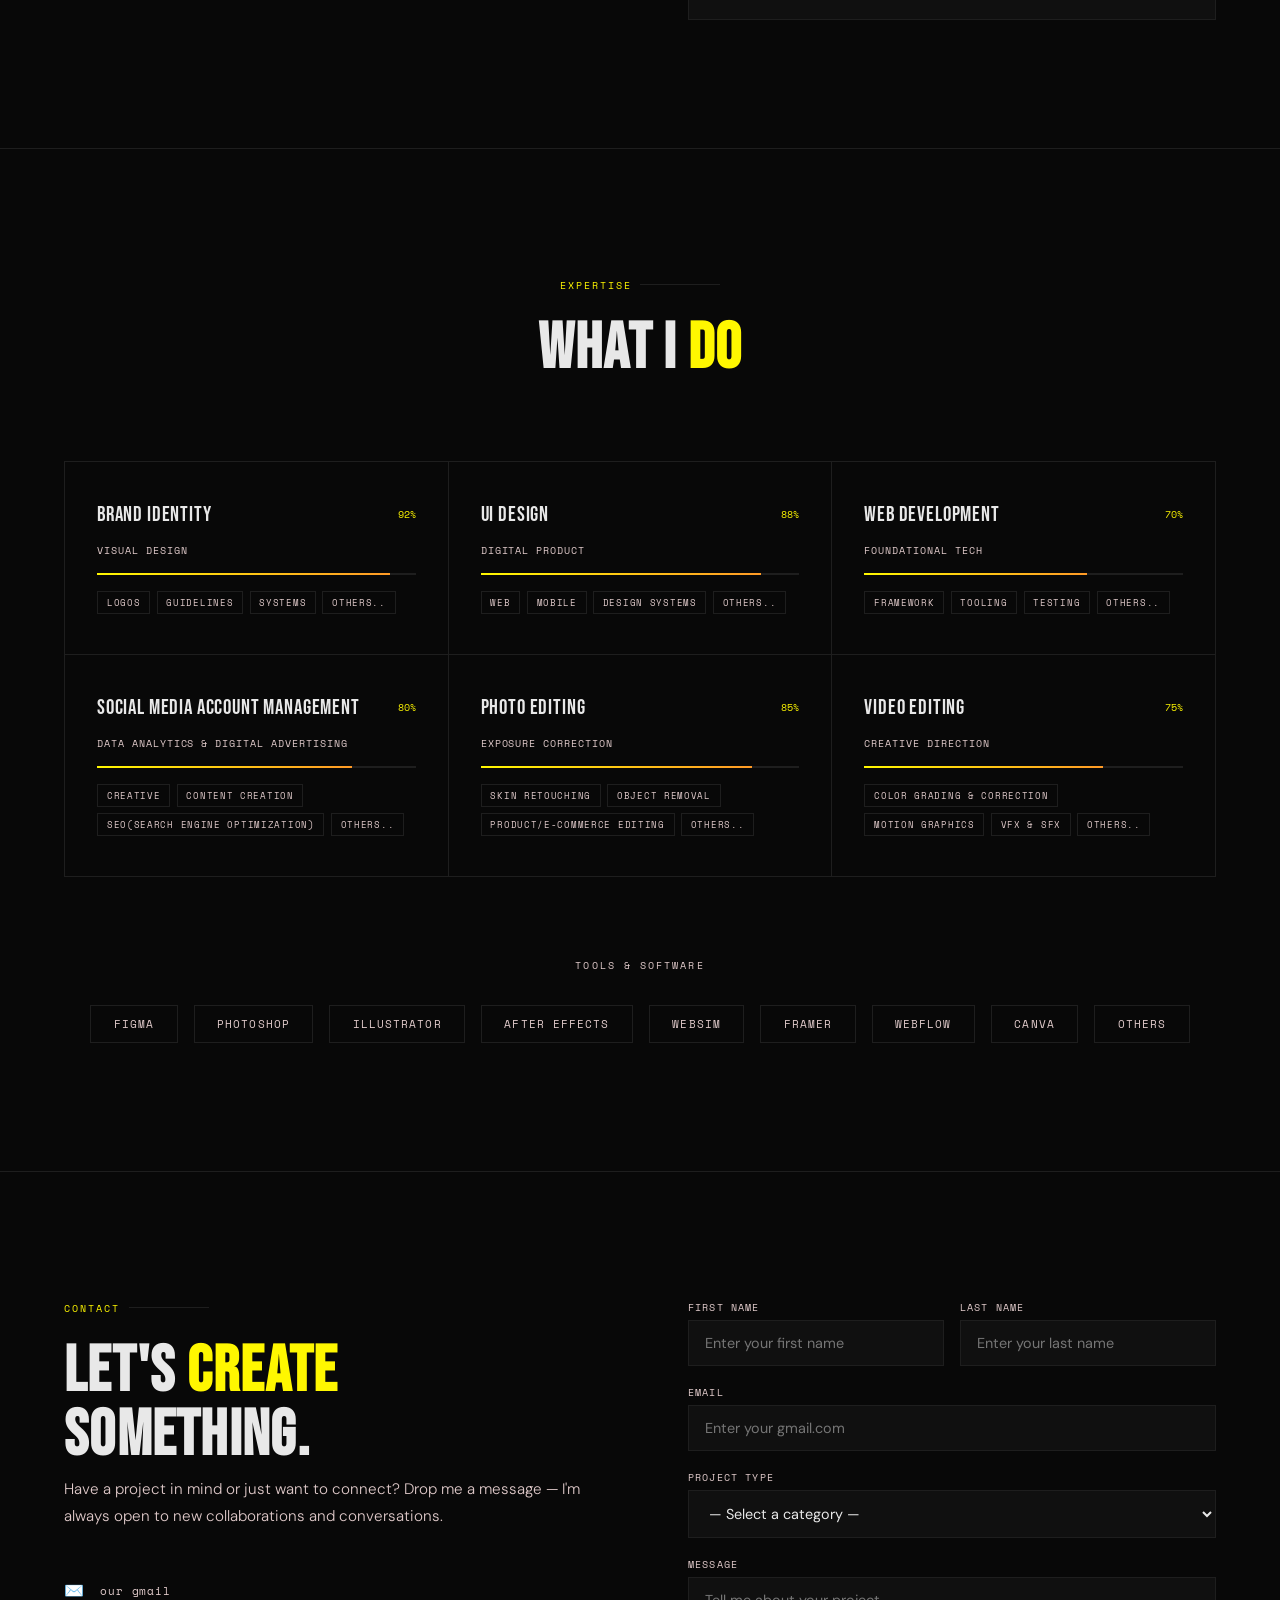
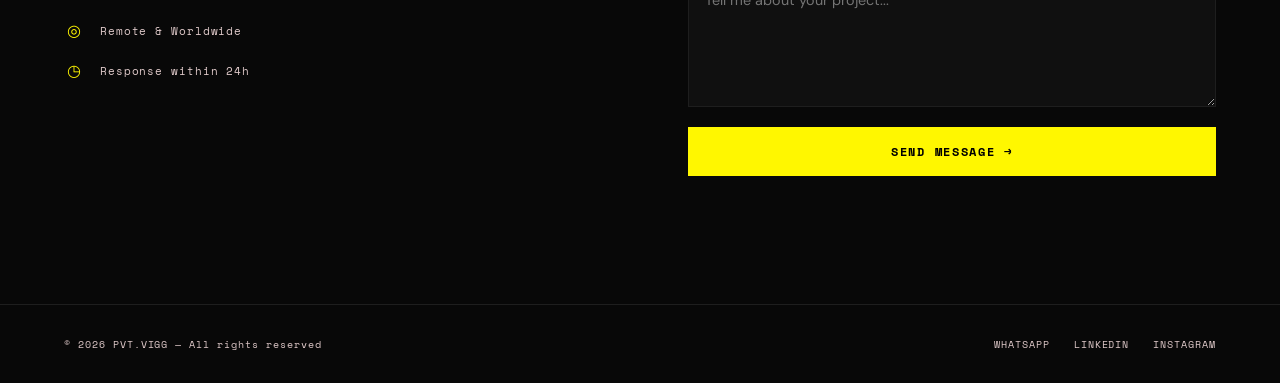
==== commit b05b1109: "Add Required validation to contact form" ====
--- a/index.html
+++ b/index.html
@@ -234,7 +234,7 @@
       <div class="form-row">
         <div class="field">
           <label>First Name</label>
-          <input type="text" name="firstName" placeholder="Enter your first name" />
+          <input type="text" name="firstName" placeholder="Enter your first name" required />
         </div>
         <div class="field">
           <label>Last Name</label>
@@ -243,11 +243,11 @@
       </div>
       <div class="field">
         <label>Email</label>
-        <input type="email" name="email" placeholder="Enter your gmail.com" />
+        <input type="email" name="email" placeholder="Enter your gmail.com" required/>
       </div>
       <div class="field">
         <label>Project Type</label>
-        <select name="projectType">
+        <select name="projectType" required>
           <option value="">— Select a category —</option>
           <option>Brand Identity</option>
           <option>UI / UX Design</option>
@@ -259,7 +259,7 @@
       </div>
       <div class="field">
         <label>Message</label>
-        <textarea name="message" placeholder="Tell me about your project..."></textarea>
+        <textarea name="message" placeholder="Tell me about your project..." required></textarea>
       </div>
       <button class="submit-btn" onclick="handleSubmit()">
         <span>Send Message →</span>
--- a/style.css
+++ b/style.css
@@ -511,7 +511,7 @@
     @keyframes fadeIn { from{opacity:0} to{opacity:1} }
 
     /* ── Responsive ── */
-    @media(max-width:900px){
+    /* @media(max-width:900px){
       nav { padding: 1.2rem 2rem; }
       #hero, #about, #contact { grid-template-columns: 1fr; padding: 6rem 2rem; gap: 3rem; }
       #hero { padding-top: 8rem; }
@@ -524,11 +524,127 @@
       .skills-grid { grid-template-columns: 1fr; }
       .form-row { grid-template-columns: 1fr; }
       .nav-links { gap: 0.9rem; }
-    }
+    } */
     /* @media(max-width:390px)
     {
       .nav-links{
         flex-wrap: wrap;
         gap: 1.5rem;
       }
-    } */+    } */
+     /* ════════════════════════════
+   RESPONSIVE — TABLET (max 900px)
+════════════════════════════ */
+@media (max-width: 900px) {
+
+  /* Nav */
+  nav { padding: 1rem 1.5rem; }
+  .nav-links { gap: 1.2rem; }
+  .nav-links a { font-size: .6rem; }
+
+  /* Hero */
+  #hero {
+    grid-template-columns: 1fr;
+    padding: 7rem 1.5rem 4rem;
+    gap: 2rem;
+    min-height: auto;
+  }
+  .hero-right { display: none; }
+  h1 { font-size: clamp(3rem, 12vw, 5rem); margin-bottom: 1rem; }
+  .hero-desc { font-size: .9rem; max-width: 100%; }
+  .hero-cta { flex-direction: column; gap: .8rem; }
+  .btn { justify-content: center; padding: .9rem 1.5rem; }
+
+  /* About */
+  #about {
+    grid-template-columns: 1fr;
+    padding: 5rem 1.5rem;
+    gap: 2.5rem;
+  }
+  h2 { font-size: clamp(2rem, 8vw, 3.5rem); }
+
+  /* Skills */
+  #skills { padding: 5rem 1.5rem; }
+  .skills-grid { grid-template-columns: 1fr 1fr; }
+  .skills-header { margin-bottom: 3rem; }
+
+  /* Contact */
+  #contact {
+    grid-template-columns: 1fr;
+    padding: 5rem 1.5rem;
+    gap: 3rem;
+  }
+
+  /* Footer */
+  footer {
+    flex-direction: column;
+    gap: 1rem;
+    text-align: center;
+    padding: 1.5rem;
+  }
+}
+
+/* ════════════════════════════
+   RESPONSIVE — MOBILE (max 600px)
+════════════════════════════ */
+@media (max-width: 600px) {
+
+  /* Nav */
+  nav { padding: 1rem 1.2rem; }
+  .nav-links {
+    gap: .8rem;
+    flex-wrap: wrap;
+    justify-content: flex-end;
+  }
+  .nav-links a { font-size: .55rem; letter-spacing: .1em; }
+
+  /* Hero */
+  #hero { padding: 6rem 1.2rem 3rem; }
+  h1 { font-size: clamp(2.8rem, 14vw, 4rem); line-height: 1; }
+  .hero-tag { font-size: .6rem; margin-bottom: 1.2rem; }
+  .hero-desc { font-size: .85rem; line-height: 1.7; }
+  .btn { font-size: .65rem; padding: .8rem 1.2rem; width: 100%; }
+
+  /* About */
+  #about { padding: 4rem 1.2rem; gap: 2rem; }
+  .about-card { padding: 1.2rem 1rem; gap: .8rem; }
+  .card-body { font-size: .8rem; }
+  .about-pills { gap: .4rem; }
+  .pill { font-size: .55rem; padding: .35rem .7rem; }
+
+  /* Skills */
+  #skills { padding: 4rem 1.2rem; }
+  .skills-grid { grid-template-columns: 1fr; }
+  .skill-item { padding: 1.5rem 1.2rem; }
+  .skill-name { font-size: 1.1rem; }
+  .tools-section { margin-top: 3rem; }
+  .tools-row { gap: .6rem; }
+  .tool-chip { font-size: .6rem; padding: .5rem 1rem; }
+
+  /* Contact */
+  #contact { padding: 4rem 1.2rem; gap: 2rem; }
+  .form-row { grid-template-columns: 1fr; }
+  .field input,
+  .field textarea,
+  .field select {
+    font-size: .85rem;
+    padding: .7rem .9rem;
+    cursor: auto;
+  }
+  .submit-btn {
+    font-size: .65rem;
+    padding: .9rem 1rem;
+    cursor: auto;
+    width: 100%;
+  }
+  .contact-sub { font-size: .85rem; margin-bottom: 2rem; }
+
+  /* Footer */
+  footer { padding: 1.5rem 1.2rem; gap: .8rem; }
+  .footer-social { gap: 1rem; flex-wrap: wrap; justify-content: center; }
+  .footer-copy { font-size: .55rem; }
+
+  /* Disable custom cursor on touch devices */
+  body { cursor: auto; }
+  #cursor, #cursor-ring { display: none; }
+}
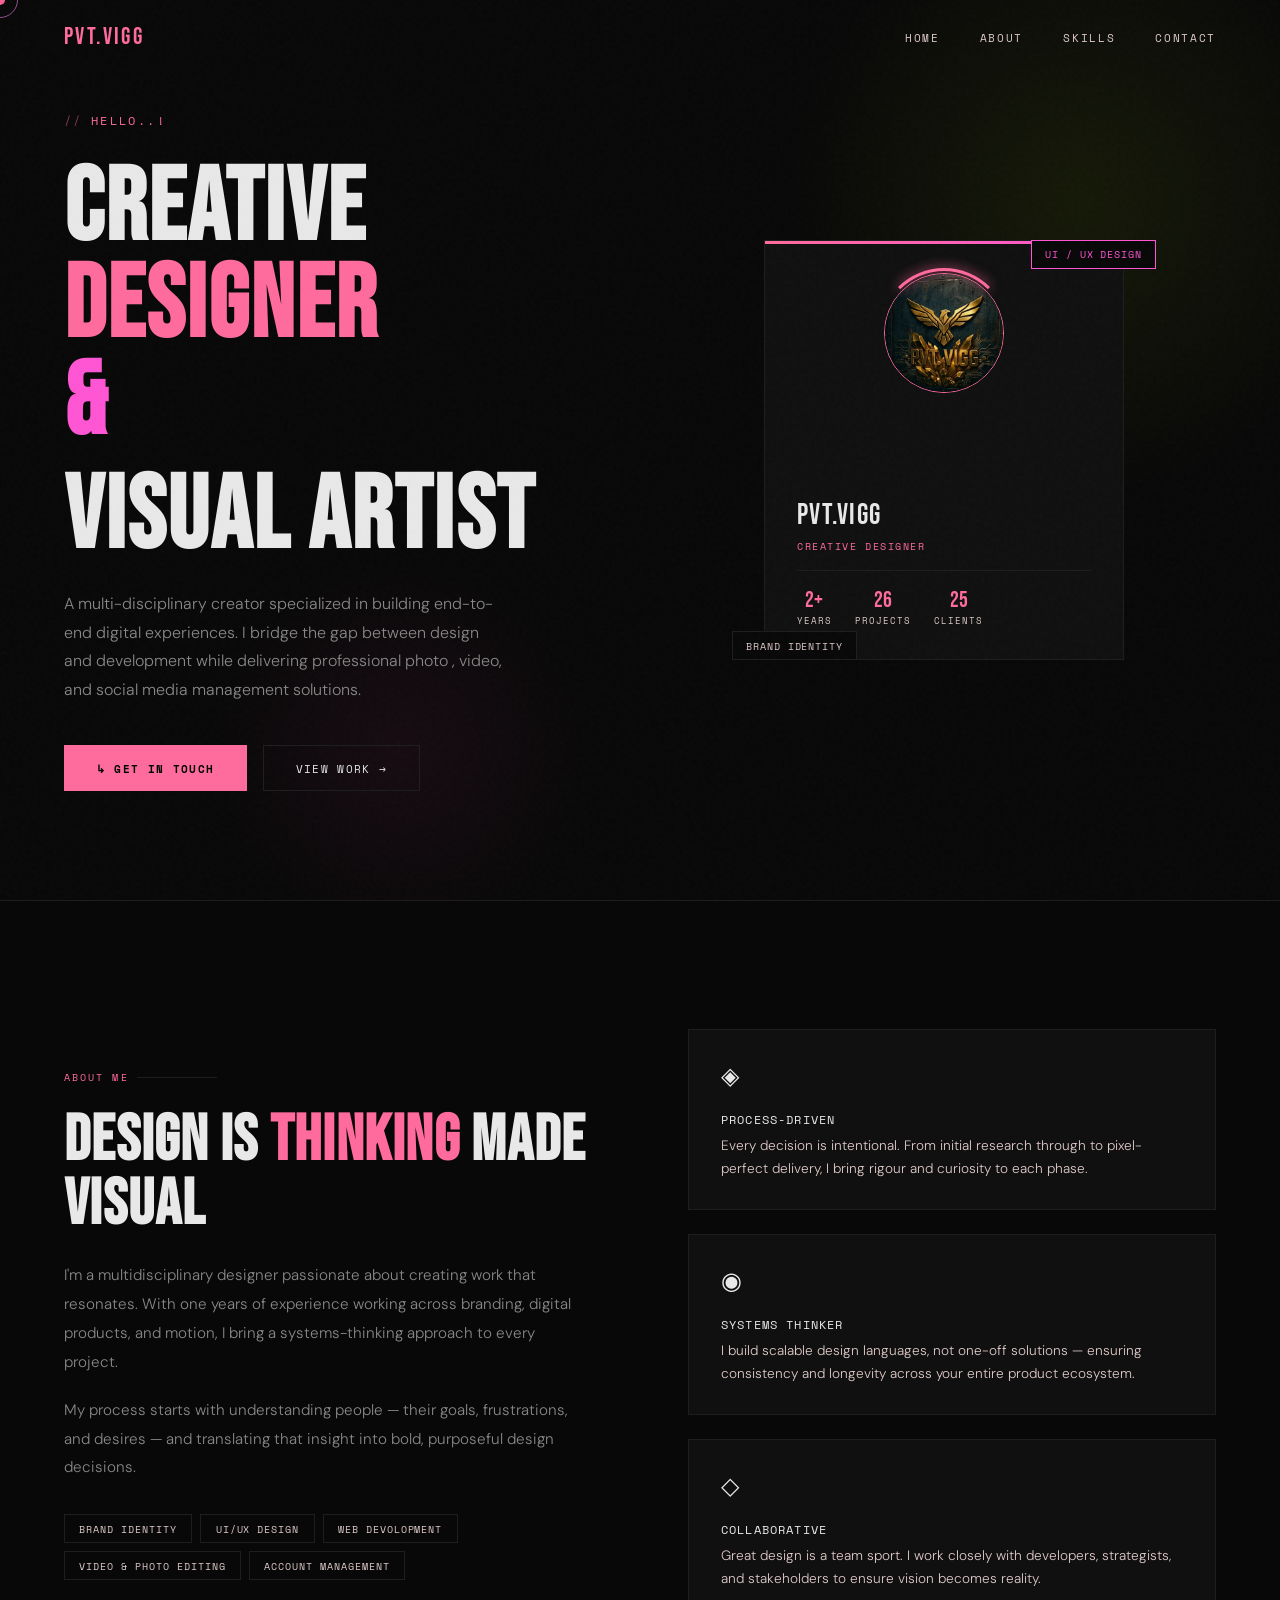
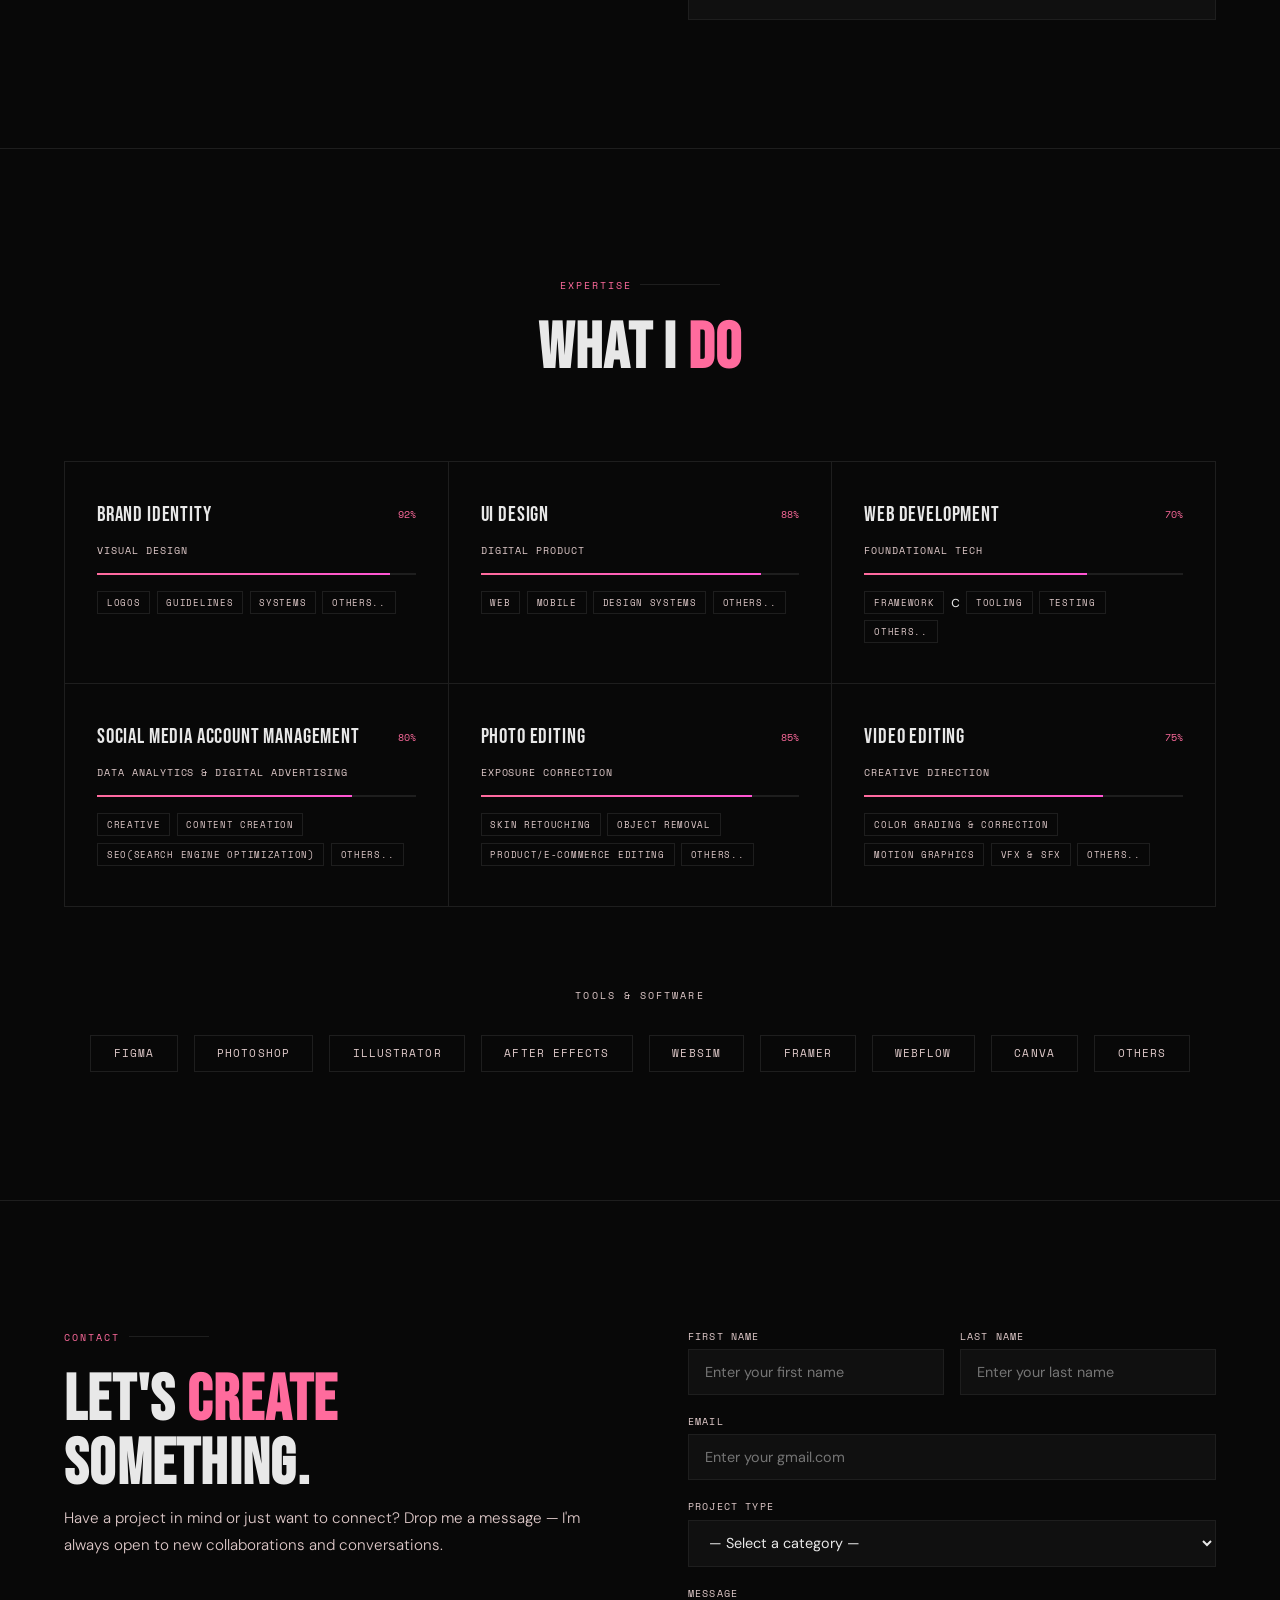
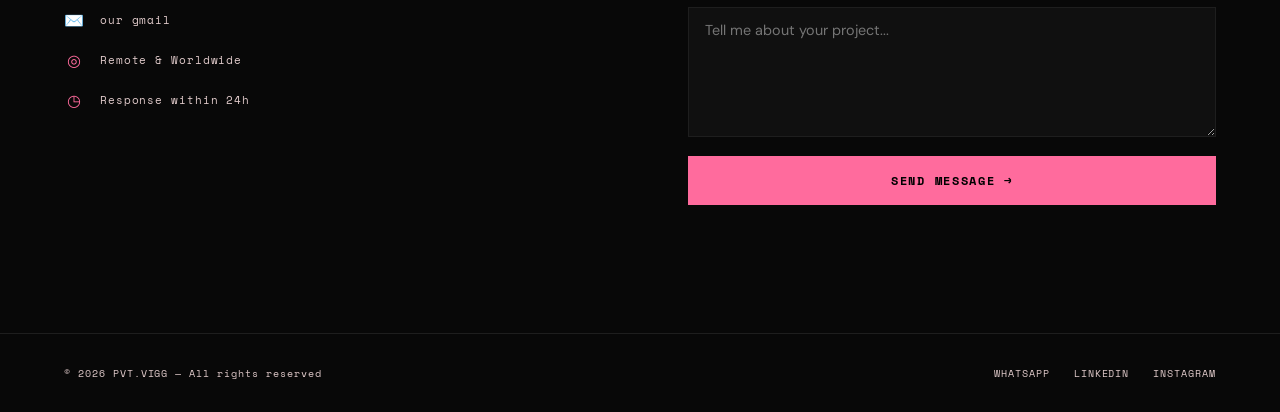
==== commit df41b0a2: "Changed Color" ====
--- a/index.html
+++ b/index.html
@@ -151,7 +151,7 @@
       <span class="skill-cat">Foundational Tech</span>
       <div class="skill-bar"><div class="skill-bar-fill" style="--w:70%"></div></div>
       <div class="skill-tags">
-        <span class="skill-tag">Framework</span>
+        <span class="skill-tag">Framework</span>c
         <span class="skill-tag">Tooling</span>
         <span class="skill-tag">Testing</span>
          <span class="skill-tag">Others..</span>
--- a/style.css
+++ b/style.css
@@ -5,10 +5,22 @@
       --bg: #080808;
       --surface: #101010;
       --border: #1e1e1e;
-      --accent: #fff700;
+      /* --accent: #fff700; */
       /* --accent: #c8ff00; */
       /* --accent2: #ff3cac; */
-      --accent2: #ff9a26;
+      /* --accent2: #ff9a26; */
+/* --accent: #00d4ff;
+--accent2: #7b2fff; */
+/* --accent: #00ff88;
+--accent2: #ff6b35; */
+--accent: #ff6b9d;
+--accent2: #ff55d4;
+/* --accent: #ffffff;
+--accent2: #ff4757 */
+/* --accent: #bf5af2;
+--accent2: #ff375f; */
+/* --accent: #c8ff00;
+--accent2: #ff3cac; */
 
       --text: #e8e8e8;
       /* --muted: #555; */
@@ -40,7 +52,7 @@
     }
     #cursor-ring {
       position: fixed; width: 36px; height: 36px;
-      border: 1px solid rgba(200,255,0,.4); border-radius: 50%;
+      border: 1px solid rgba(166, 94, 164, 0.877); border-radius: 50%;
       pointer-events: none; z-index: 9998;
       transform: translate(-50%, -50%);
       transition: transform .12s ease-out, width .25s, height .25s, border-color .25s;
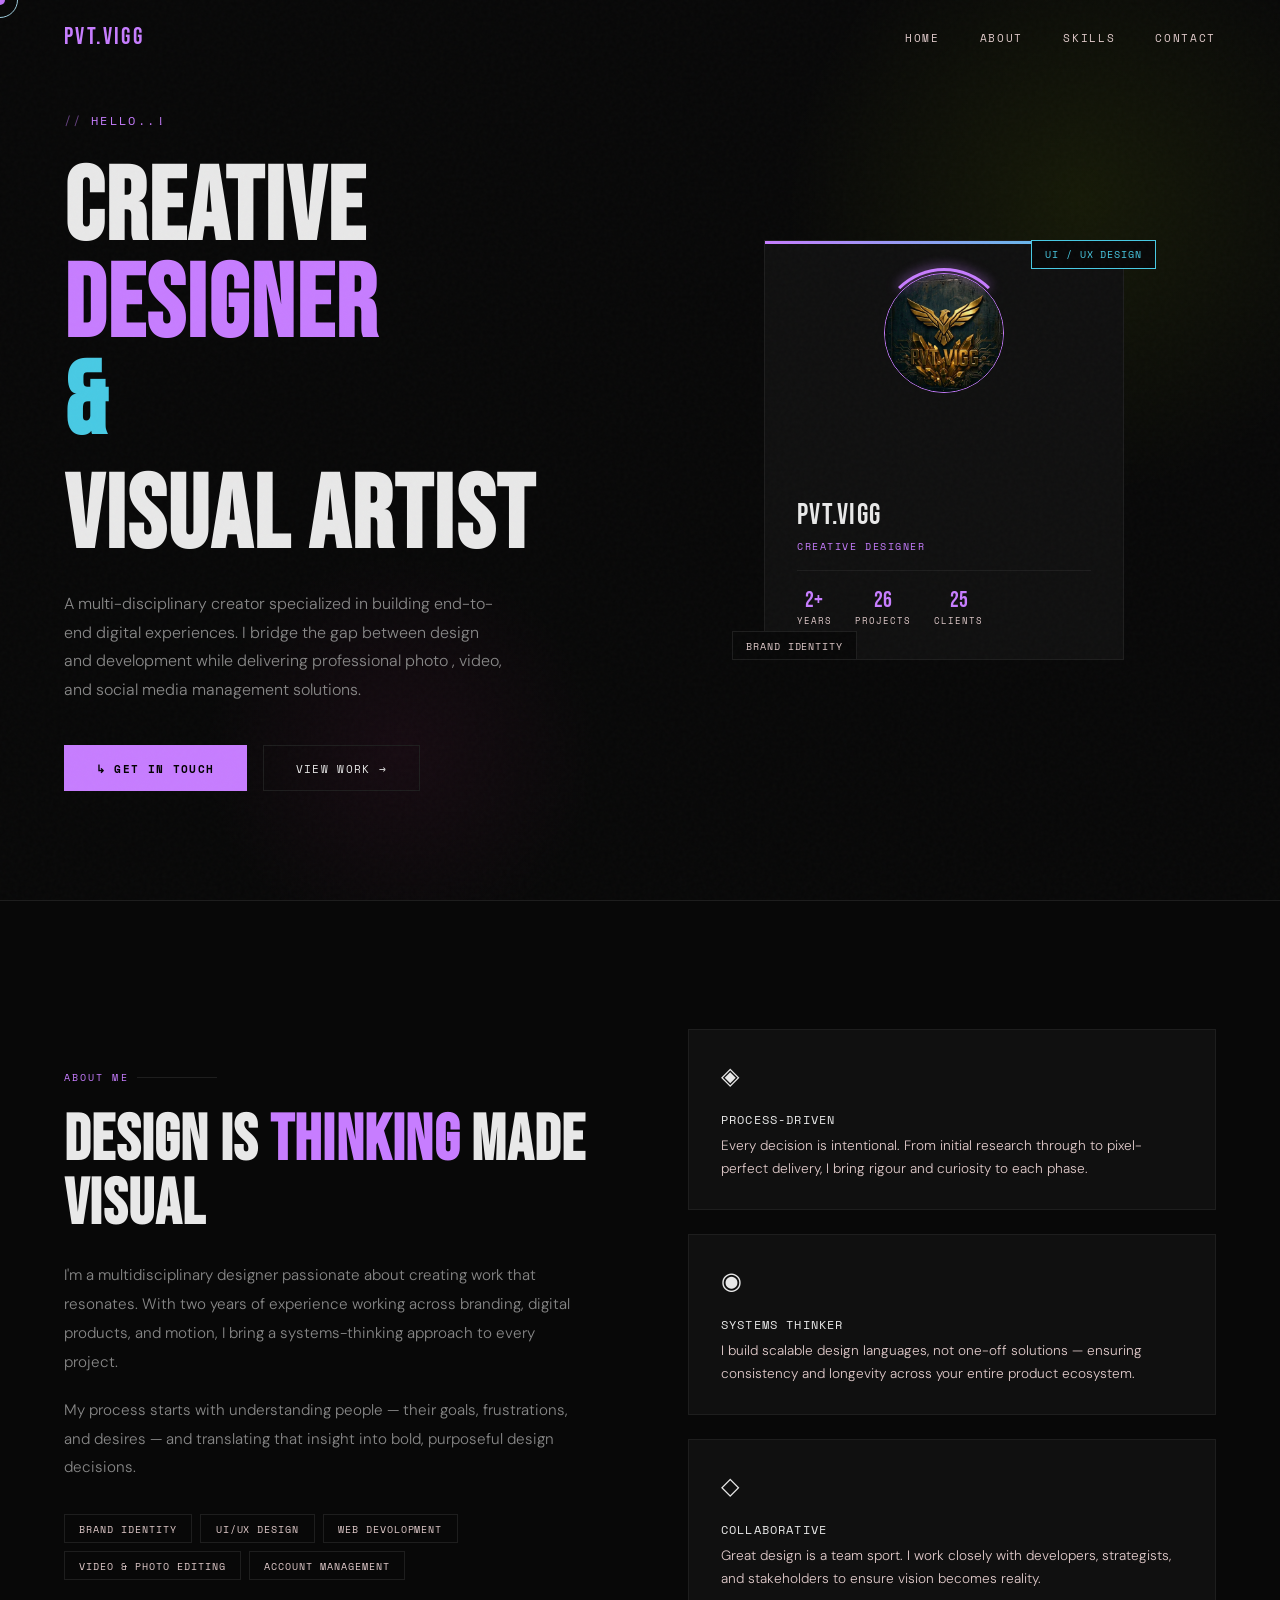
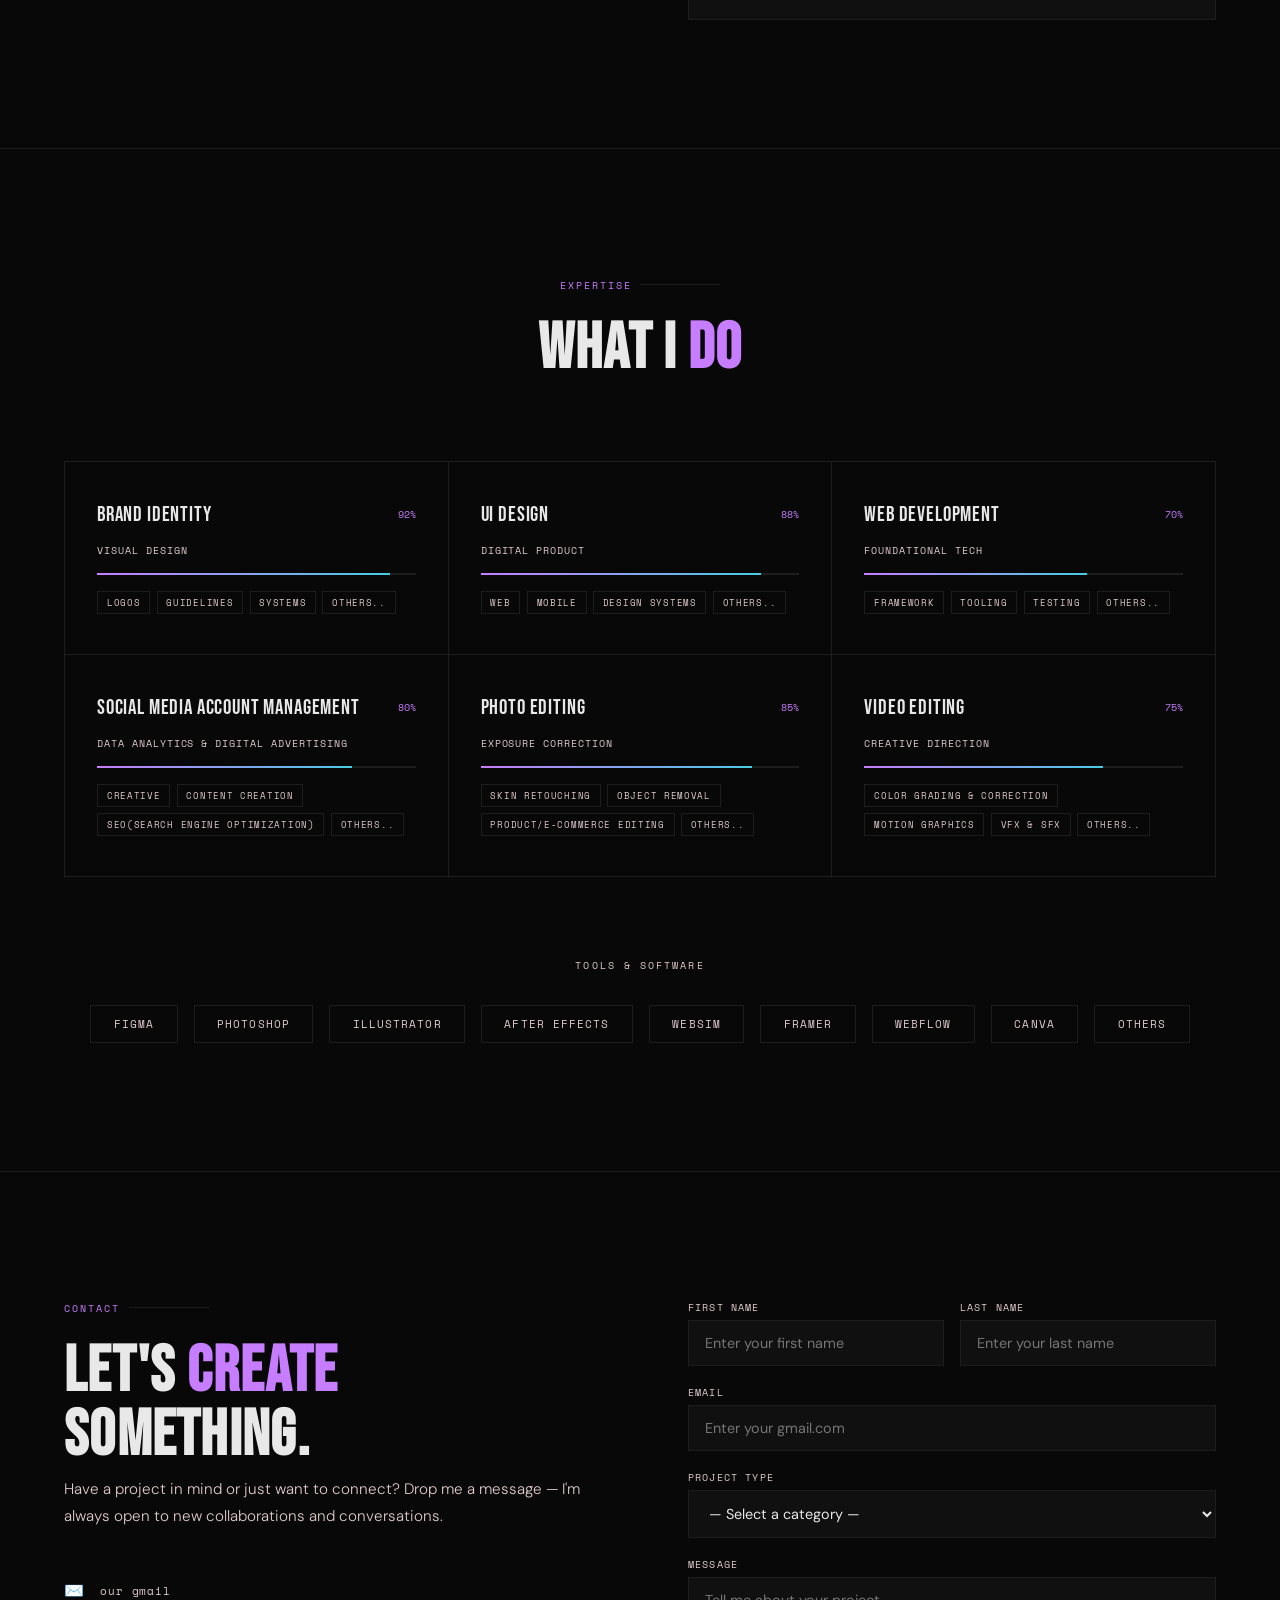
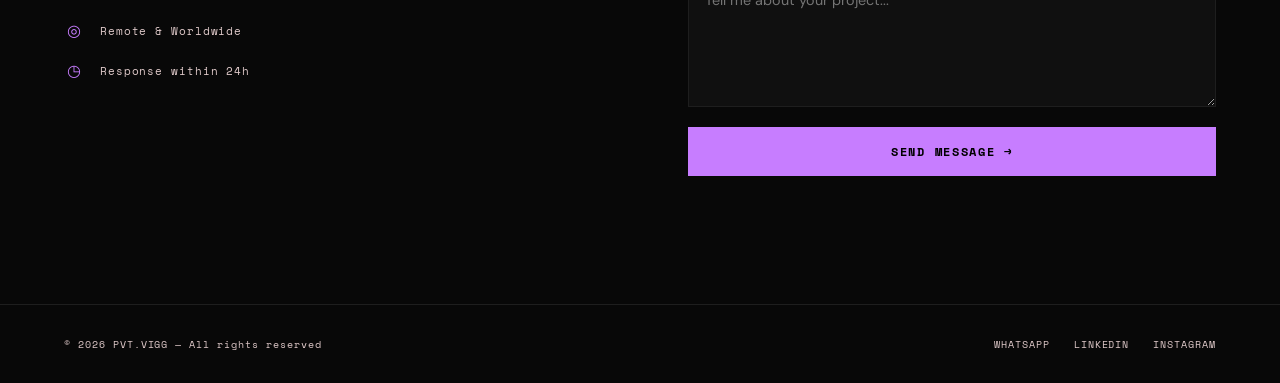
==== commit c9e0e8f7: "Changed site title and color" ====
--- a/index.html
+++ b/index.html
@@ -4,7 +4,7 @@
   
   <meta charset="UTF-8" />
   <meta name="viewport" content="width=device-width, initial-scale=1.0"/>
-  <title>Portfolio—>pvt_.vigg</title>
+  <title>PVT.VIGG--Creative Studio</title>
   <link href="https://fonts.googleapis.com/css2?family=Bebas+Neue&family=DM+Sans:ital,wght@0,300;0,400;0,500;1,300&family=Space+Mono:wght@400;700&display=swap" rel="stylesheet"/>
   <link rel="stylesheet" href="style.css">
   
@@ -78,7 +78,7 @@
     <div class="section-label">About me</div>
     <h2>Design is <span class="hl">thinking</span> made visual</h2>
     <p class="about-text">
-      I'm a multidisciplinary designer passionate about creating work that resonates. With one years of experience working across branding, digital products, and motion, I bring a systems-thinking approach to every project.
+      I'm a multidisciplinary designer passionate about creating work that resonates. With two years of experience working across branding, digital products, and motion, I bring a systems-thinking approach to every project.
     </p>
     <p class="about-text">
       My process starts with understanding people — their goals, frustrations, and desires — and translating that insight into bold, purposeful design decisions.
@@ -151,7 +151,7 @@
       <span class="skill-cat">Foundational Tech</span>
       <div class="skill-bar"><div class="skill-bar-fill" style="--w:70%"></div></div>
       <div class="skill-tags">
-        <span class="skill-tag">Framework</span>c
+        <span class="skill-tag">Framework</span>
         <span class="skill-tag">Tooling</span>
         <span class="skill-tag">Testing</span>
          <span class="skill-tag">Others..</span>
--- a/style.css
+++ b/style.css
@@ -13,14 +13,15 @@
 --accent2: #7b2fff; */
 /* --accent: #00ff88;
 --accent2: #ff6b35; */
---accent: #ff6b9d;
---accent2: #ff55d4;
-/* --accent: #ffffff;
---accent2: #ff4757 */
-/* --accent: #bf5af2;
---accent2: #ff375f; */
-/* --accent: #c8ff00;
---accent2: #ff3cac; */
+/* --accent: #ff6b9d;
+/* --accent2: #ff55d4; */
+--accent: #c77dff;
+--accent2: #48cae4; 
+/* --accent: #00fff5;
+--accent2: #ff006e; */
+/* --accent: #06d6a0;
+--accent2: #ff6b6b; */
+
 
       --text: #e8e8e8;
       /* --muted: #555; */
@@ -52,7 +53,7 @@
     }
     #cursor-ring {
       position: fixed; width: 36px; height: 36px;
-      border: 1px solid rgba(166, 94, 164, 0.877); border-radius: 50%;
+      border: 1px solid rgba(179, 231, 250, 0.877); border-radius: 50%;
       pointer-events: none; z-index: 9998;
       transform: translate(-50%, -50%);
       transition: transform .12s ease-out, width .25s, height .25s, border-color .25s;
